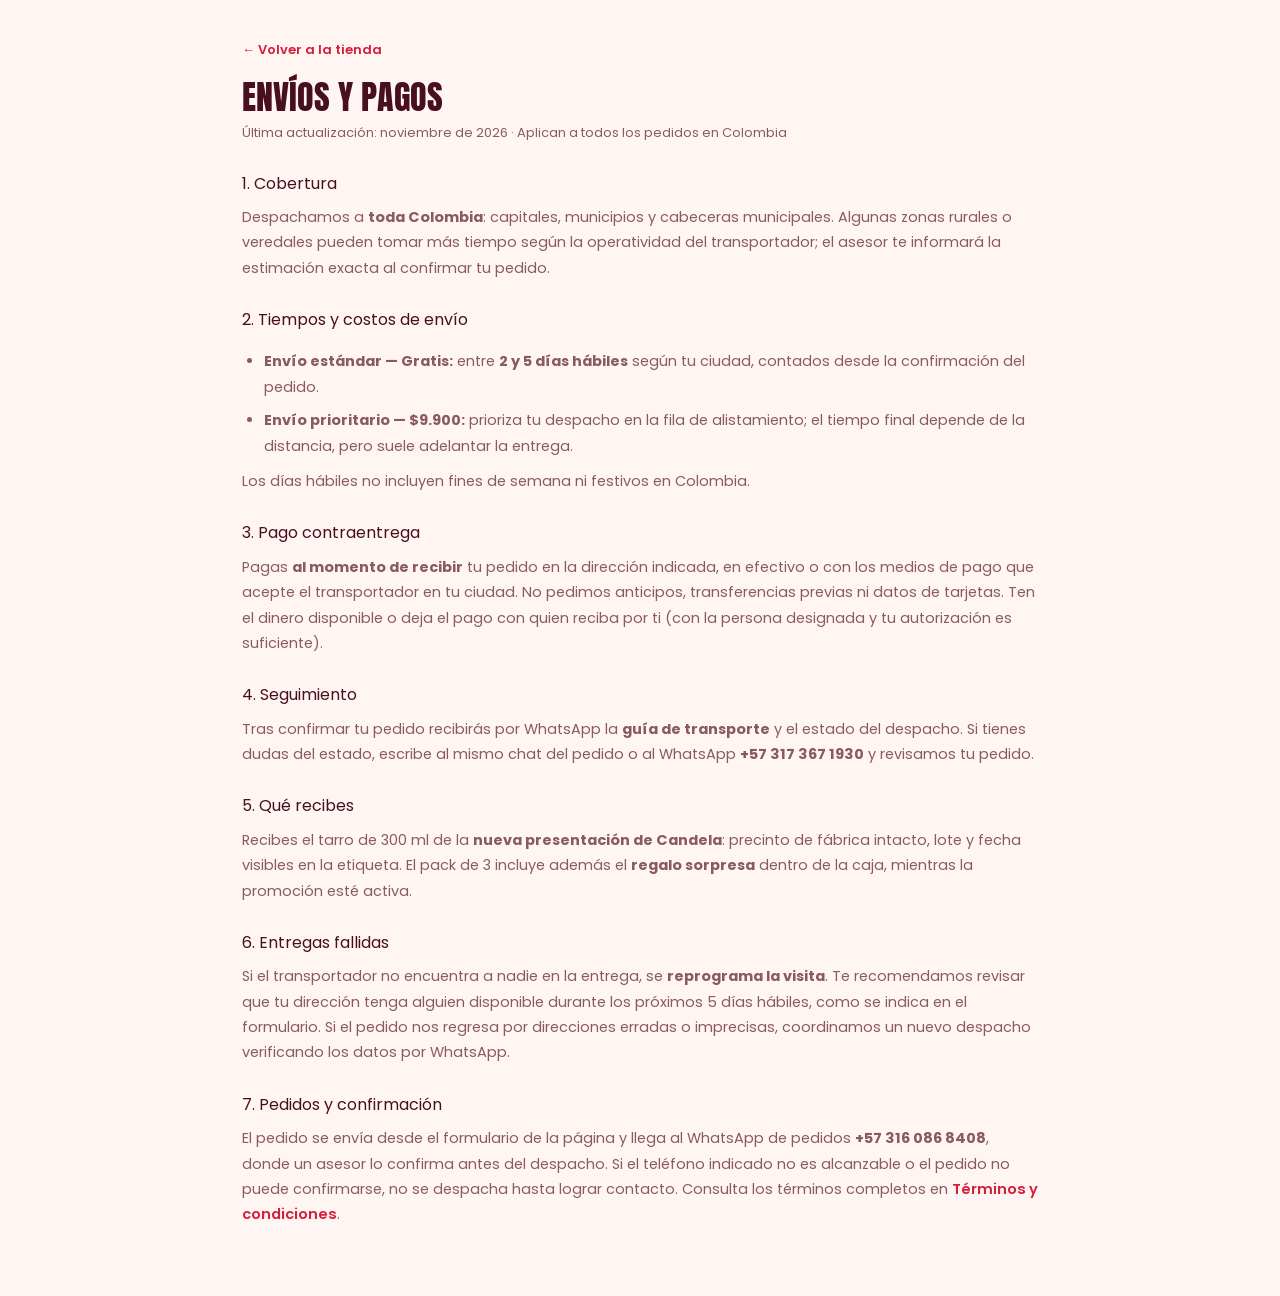
==== envios.html @ bc893099 "WhatsApp dual: pedidos del formulario a +57 316 086 8408 y atencion/PQRS/reclamos con asesor humano " ====
<!DOCTYPE html>
<html lang="es-CO">
<head>
<meta charset="UTF-8">
<meta name="viewport" content="width=device-width, initial-scale=1">
<title>Envíos y pagos · IKI Colombia</title>
<meta name="description" content="Política de envíos y pagos de IKI: envío gratis a toda Colombia en 2 a 5 días hábiles, envío prioritario por $9.900 y pago contraentrega en la puerta de tu casa.">
<link rel="canonical" href="https://ikib2c.github.io/candela/envios.html">
<link rel="icon" type="image/svg+xml" href='data:image/svg+xml,<svg xmlns="http://www.w3.org/2000/svg" viewBox="0 0 24 24"><path fill="%23D31E3C" d="M12 2c1 4-3 5-3 9a3 3 0 0 0 6 0c0-2-1-3-1-3 3 1 5 3.5 5 7a7 7 0 0 1-14 0c0-6 6-8 7-13z"/></svg>'>
<link href="https://fonts.googleapis.com/css2?family=Anton&family=Poppins:wght@400;500;600;700&family=Caveat:wght@600&display=swap" rel="stylesheet">
<link rel="stylesheet" href="assets/css/style.css">
</head>
<body>
<main class="legal-pag">
  <a class="legal-volver" href="index.html">← Volver a la tienda</a>
  <h1>Envíos y pagos</h1>
  <p class="legal-fecha">Última actualización: noviembre de 2026 · Aplican a todos los pedidos en Colombia</p>

  <h2>1. Cobertura</h2>
  <p>Despachamos a <b>toda Colombia</b>: capitales, municipios y cabeceras municipales. Algunas zonas rurales o veredales pueden tomar más tiempo según la operatividad del transportador; el asesor te informará la estimación exacta al confirmar tu pedido.</p>

  <h2>2. Tiempos y costos de envío</h2>
  <ul>
    <li><b>Envío estándar — Gratis:</b> entre <b>2 y 5 días hábiles</b> según tu ciudad, contados desde la confirmación del pedido.</li>
    <li><b>Envío prioritario — $9.900:</b> prioriza tu despacho en la fila de alistamiento; el tiempo final depende de la distancia, pero suele adelantar la entrega.</li>
  </ul>
  <p>Los días hábiles no incluyen fines de semana ni festivos en Colombia.</p>

  <h2>3. Pago contraentrega</h2>
  <p>Pagas <b>al momento de recibir</b> tu pedido en la dirección indicada, en efectivo o con los medios de pago que acepte el transportador en tu ciudad. No pedimos anticipos, transferencias previas ni datos de tarjetas. Ten el dinero disponible o deja el pago con quien reciba por ti (con la persona designada y tu autorización es suficiente).</p>

  <h2>4. Seguimiento</h2>
  <p>Tras confirmar tu pedido recibirás por WhatsApp la <b>guía de transporte</b> y el estado del despacho. Si tienes dudas del estado, escribe al mismo chat del pedido o al WhatsApp <b>+57 317 367 1930</b> y revisamos tu pedido.</p>

  <h2>5. Qué recibes</h2>
  <p>Recibes el tarro de 300 ml de la <b>nueva presentación de Candela</b>: precinto de fábrica intacto, lote y fecha visibles en la etiqueta. El pack de 3 incluye además el <b>regalo sorpresa</b> dentro de la caja, mientras la promoción esté activa.</p>

  <h2>6. Entregas fallidas</h2>
  <p>Si el transportador no encuentra a nadie en la entrega, se <b>reprograma la visita</b>. Te recomendamos revisar que tu dirección tenga alguien disponible durante los próximos 5 días hábiles, como se indica en el formulario. Si el pedido nos regresa por direcciones erradas o imprecisas, coordinamos un nuevo despacho verificando los datos por WhatsApp.</p>

  <h2>7. Pedidos y confirmación</h2>
  <p>El pedido se envía desde el formulario de la página y llega al WhatsApp de pedidos <b>+57 316 086 8408</b>, donde un asesor lo confirma antes del despacho. Si el teléfono indicado no es alcanzable o el pedido no puede confirmarse, no se despacha hasta lograr contacto. Consulta los términos completos en <a href="terminos.html">Términos y condiciones</a>.</p>
</main>
</body>
</html>
---- assets/css/style.css ----
/* ============================================================
   CANDELA — Sistema de diseño de la landing
   Paleta: rojo candela, rosa pimienta, niebla rosa, crema, vino, oro
   Tipografía: Anton (display) + Poppins (cuerpo) + Caveat (acentos)
   ============================================================ */

:root{
  --rojo:#D31E3C;
  --rojo-oscuro:#A3122B;
  --pimienta:#F2547D;
  --pimienta-claro:#FBD3DE;
  --crema:#FFF6F3;
  --crema-2:#FDEBEF;
  --vino:#48101F;
  --vino-soft:#8A5A64;
  --oro:#F2A93B;
  --exito:#1E9E6A;
  --blanco:#FFFFFF;

  --ff-display:"Anton", sans-serif;
  --ff-cuerpo:"Poppins", sans-serif;
  --ff-mano:"Caveat", cursive;

  --r-sm:10px;
  --r-md:18px;
  --r-lg:26px;
  --r-pill:999px;
  --sombra:0 10px 30px rgba(72,16,31,.10);
  --sombra-fuerte:0 18px 50px rgba(72,16,31,.18);
}

*,*::before,*::after{box-sizing:border-box}
html{scroll-behavior:smooth}
body{
  margin:0;
  background:var(--crema);
  color:var(--vino);
  font:400 16px/1.65 var(--ff-cuerpo);
  -webkit-font-smoothing:antialiased;
  overflow-x:hidden;
}
img{max-width:100%;display:block;height:auto}
a{color:inherit;text-decoration:none}
button{font-family:inherit;border:0;background:none;cursor:pointer;color:inherit}
input,select,textarea{font-family:inherit;font-size:inherit}
h1,h2,h3,h4{margin:0;line-height:1.1}
p{margin:0}
.wrap{max-width:1180px;margin:0 auto;padding:0 24px}
.center{text-align:center}

/* ============ Marquee superior ============ */
.barra-top{background:var(--vino);color:#FFD9E2;overflow:hidden;padding:10px 0;contain:paint}
.barra-top .pista{display:flex;white-space:nowrap;animation:desfile 30s linear infinite}
.barra-top span{font-size:12px;font-weight:600;letter-spacing:.18em;text-transform:uppercase;padding:0 22px;display:inline-flex;align-items:center;gap:22px}
.barra-top .sep{color:var(--oro);font-size:9px}
@keyframes desfile{to{transform:translateX(-50%)}}

/* ============ Header ============ */
header{position:sticky;top:0;z-index:80;background:rgba(255,246,243,.92);backdrop-filter:blur(12px);border-bottom:1px solid rgba(72,16,31,.08)}
.hd{display:flex;align-items:center;justify-content:space-between;gap:16px;padding:14px 24px;max-width:1180px;margin:0 auto}
.logo{display:flex;align-items:center;gap:10px}
.logo svg{width:30px;height:30px}
.logo b{font:400 26px/1 var(--ff-display);letter-spacing:.04em;color:var(--rojo);text-transform:uppercase}
.logo small{display:block;font:600 9px/1.2 var(--ff-cuerpo);letter-spacing:.3em;text-transform:uppercase;color:var(--vino-soft)}
.hd-valor{display:flex;align-items:center;gap:10px}
.estrellas{color:var(--oro);font-size:15px;letter-spacing:2px}
.hd-valor small{font-size:12px;color:var(--vino-soft);font-weight:500}

/* ============ Botones ============ */
.btn{
  display:inline-flex;align-items:center;justify-content:center;gap:10px;
  background:var(--rojo);color:#fff;border-radius:var(--r-pill);
  font:700 15px var(--ff-cuerpo);letter-spacing:.02em;
  padding:18px 34px;box-shadow:0 10px 24px rgba(211,30,60,.35);
  transition:transform .2s,box-shadow .2s,background .2s;cursor:pointer
}
.btn:hover{background:var(--rojo-oscuro);transform:translateY(-2px);box-shadow:0 14px 30px rgba(211,30,60,.42)}
.btn.secundario{background:transparent;color:var(--vino);box-shadow:none;border:2px solid rgba(72,16,31,.18)}
.btn.secundario:hover{border-color:var(--vino);background:rgba(72,16,31,.05)}
.btn.blanco{background:#fff;color:var(--rojo);box-shadow:0 10px 24px rgba(72,16,31,.25)}
.btn.blanco:hover{background:var(--crema-2)}
.btn.fino{padding:13px 26px;font-size:14px;height:48px;display:inline-flex;align-items:center}
.btn:not(.secundario) .flecha{transition:transform .2s}
.btn:hover .flecha{transform:translateX(4px)}

/* ============ Héroe ============ */
.hero{position:relative;padding:64px 0 40px;overflow:hidden}
.hero-fondo{position:absolute;inset:0;z-index:-1}
.hero-fondo .blob{position:absolute;border-radius:50%;filter:blur(70px);opacity:.5}
.hero-fondo .b1{width:560px;height:560px;background:var(--pimienta-claro);top:-180px;right:-120px}
.hero-fondo .b2{width:420px;height:420px;background:#FFE3D0;bottom:-160px;left:-140px}
.hero-grid{display:grid;grid-template-columns:1.05fr .95fr;gap:48px;align-items:center}
.chip{display:inline-flex;align-items:center;gap:8px;background:#fff;border:1px solid var(--pimienta-claro);color:var(--rojo);border-radius:var(--r-pill);padding:8px 16px;font:600 12px var(--ff-cuerpo);letter-spacing:.14em;text-transform:uppercase;box-shadow:var(--sombra)}
.hero h1{font:400 clamp(44px,6vw,76px)/1 var(--ff-display);text-transform:uppercase;letter-spacing:.01em;margin:18px 0 4px;color:var(--vino)}
.hero h1 em{font-style:normal;color:var(--rojo);position:relative}
.hero h1 .mano{font:600 clamp(30px,3.4vw,44px)/1 var(--ff-mano);text-transform:none;color:var(--pimienta);display:inline-block;transform:rotate(-3deg);margin-left:8px}
.hero .bajada{font-size:17px;color:var(--vino-soft);max-width:520px;margin:18px 0 22px;line-height:1.7}
.hero-beneficios{list-style:none;margin:0 0 26px;padding:0;display:grid;gap:10px}
.hero-beneficios li{display:flex;gap:10px;align-items:flex-start;font-weight:500;font-size:15px}
.hero-beneficios .chk{flex:none;width:22px;height:22px;border-radius:50%;background:rgba(30,158,106,.12);color:var(--exito);display:grid;place-items:center;font-size:12px;font-weight:700;margin-top:2px}
.hero-precio{display:flex;align-items:center;gap:14px;flex-wrap:wrap;margin:0 0 22px}
.hero-precio .antes{font-size:15px;color:var(--vino-soft);text-decoration:line-through}
.hero-precio .ahora{font:400 38px/1 var(--ff-display);color:var(--rojo)}
.hero-precio .unidad{background:var(--pimienta-claro);color:var(--rojo-oscuro);border-radius:var(--r-pill);padding:6px 14px;font:600 12.5px var(--ff-cuerpo)}
.hero-ctas{display:flex;gap:14px;flex-wrap:wrap}
.hero-confianza{display:flex;gap:18px;flex-wrap:wrap;margin-top:22px}
.hero-confianza span{display:inline-flex;align-items:center;gap:8px;font-size:13px;font-weight:600;color:var(--vino-soft)}
.hero-confianza svg{width:18px;height:18px;stroke:var(--rojo)}

.hero-media{position:relative}
.hero-foto{border-radius:var(--r-lg);overflow:hidden;box-shadow:var(--sombra-fuerte);border:8px solid #fff;transform:rotate(2deg);background:var(--crema-2)}
.hero-foto img{width:100%;aspect-ratio:1/1;object-fit:contain;filter:drop-shadow(0 16px 26px rgba(72,16,31,.16))}
.sticker{position:absolute;font:400 20px/1.1 var(--ff-display);text-transform:uppercase;letter-spacing:.05em;display:grid;place-items:center;text-align:center;border-radius:50%;box-shadow:var(--sombra-fuerte);overflow:hidden}
.sticker.regalo{width:116px;height:116px;background:var(--oro);color:var(--vino);top:-24px;left:-14px;transform:rotate(-12deg);padding:10px;font-size:14px;line-height:1.3}
.sticker.descuento{width:112px;height:112px;background:var(--rojo);color:#fff;bottom:22px;right:-8px;transform:rotate(8deg);padding:8px}
.sticker.descuento span{display:grid;gap:2px;justify-items:center;font-size:11.5px;letter-spacing:.14em;line-height:1.1}
.sticker.descuento b{display:block;font-size:30px;line-height:1;letter-spacing:.02em}
.hero-miniaturas{display:flex;gap:12px;margin-top:18px;justify-content:center}
.hero-miniaturas img{width:72px;height:72px;object-fit:contain;background:#fff;border-radius:14px;border:3px solid #fff;box-shadow:var(--sombra);cursor:pointer;opacity:.75;transition:.2s}
.hero-miniaturas img:hover,.hero-miniaturas img.on{opacity:1;border-color:var(--pimienta)}
.hero-miniaturas img.on{transform:translateY(-3px);box-shadow:0 10px 22px rgba(211,30,60,.22)}
.hero-cap{display:block;max-width:max-content;margin:16px auto 0;background:#fff;border:1.5px dashed var(--pimienta-claro);border-radius:var(--r-pill);padding:9px 18px;font-weight:600;font-size:13.5px;color:var(--vino-soft);box-shadow:var(--sombra)}
.hero-cap.pop{animation:cap-pop .35s ease}
@keyframes cap-pop{from{transform:scale(.94);opacity:.35}to{transform:scale(1);opacity:1}}
.hero-nota{display:block;text-align:center;margin-top:12px;font-size:11.5px;letter-spacing:.06em;color:var(--vino-soft)}
.sticker.regalo small{font:700 9px var(--ff-cuerpo);letter-spacing:.14em;text-transform:uppercase;margin-top:4px;opacity:.9}
.sticker.regalo{animation:regalo-vive 2.8s ease-in-out infinite}
@keyframes regalo-vive{0%,100%{transform:rotate(-12deg) scale(1)}50%{transform:rotate(-12deg) scale(1.07)}}
.sticker.descuento i{font:700 9.5px var(--ff-cuerpo);font-style:normal;letter-spacing:.08em}
.hero-foto{box-shadow:var(--sombra-fuerte),0 0 0 12px rgba(242,84,125,.07),0 34px 70px rgba(211,30,60,.14)}
@media (prefers-reduced-motion:reduce){.sticker.regalo{animation:none}.hero-cap.pop{animation:none}}

/* ============ Barra de confianza ============ */
.confianza{background:var(--vino);color:#FFD9E2;padding:26px 0}
.confianza .wrap{display:grid;grid-template-columns:repeat(4,1fr);gap:18px}
.confianza div{display:flex;align-items:center;gap:12px;justify-content:center;text-align:left;min-width:0}
.confianza svg{width:30px;height:30px;stroke:var(--oro);flex:none}
.confianza b{display:block;font-size:13.5px;color:#fff}
.confianza small{font-size:11.5px;opacity:.75}

/* ============ Secciones ============ */
section{padding:84px 0}
.eyebrow{display:inline-flex;align-items:center;gap:10px;font:700 11px var(--ff-cuerpo);letter-spacing:.26em;text-transform:uppercase;color:var(--rojo);margin-bottom:14px}
.eyebrow::before{content:"";width:26px;height:2px;background:var(--rojo);border-radius:2px}
.h2{font:400 clamp(30px,4vw,50px)/1.08 var(--ff-display);text-transform:uppercase;letter-spacing:.01em}
.h2 em{font-style:normal;color:var(--rojo)}
.sub{color:var(--vino-soft);max-width:640px;margin-top:14px;font-size:16px;line-height:1.75}
.centrado{text-align:center}
.centrado .sub{margin-left:auto;margin-right:auto}
.centrado .eyebrow{justify-content:center}
.centrado .eyebrow::before{display:none}
.centrado .eyebrow::after{content:"✦";color:var(--oro)}

/* ============ Dolor → transformación ============ */
.dolor-grid{display:grid;grid-template-columns:1fr 1fr;gap:26px;margin-top:44px}
.dolor-card,.tras-card{border-radius:var(--r-lg);padding:34px 32px}
.dolor-card{background:#fff;border:1px solid rgba(72,16,31,.08)}
.tras-card{background:var(--vino);color:#fff}
.dolor-card h3,.tras-card h3{font:400 24px/1.2 var(--ff-display);text-transform:uppercase;margin-bottom:18px}
.dolor-card h3{color:var(--vino-soft)}
.tras-card h3{color:var(--oro)}
.dolor-card ul,.tras-card ul{list-style:none;margin:0;padding:0;display:grid;gap:12px}
.dolor-card li{display:flex;gap:10px;color:var(--vino-soft);font-size:15px}
.tras-card li{display:flex;gap:10px;font-size:15px;color:#FFE3EA}
.dolor-card li::before,.tras-card li::before{content:"✕";font-weight:700;flex:none;margin-top:1px}
.dolor-card li::before{color:var(--pimienta)}
.tras-card li::before{content:"✓";color:var(--exito)}
.tras-card .mano{font:600 26px var(--ff-mano);color:var(--pimienta-claro);display:block;margin-top:20px;transform:rotate(-2deg)}

/* ============ Antes / Después (foto real) ============ */
.ad-figure{max-width:540px;margin:44px auto 0;background:#fff;border:8px solid #fff;border-radius:var(--r-lg);box-shadow:var(--sombra-fuerte);transform:rotate(-1deg)}
.ad-figure img{width:100%;height:auto;border-radius:18px}
.ad-nota{text-align:center;color:var(--vino-soft);font-size:12.5px;margin-top:14px;padding:0 8px}

/* ============ Historias reales (cuadrícula uniforme 9:16) ============ */
.historias{background:var(--crema-2)}
.galeria-historias{display:grid;grid-template-columns:repeat(3,1fr);gap:20px;margin-top:44px}
.galeria-historias figure{margin:0;background:#fff;border:1px solid rgba(72,16,31,.07);border-radius:22px;padding:10px;box-shadow:var(--sombra)}
.galeria-historias img{width:100%;aspect-ratio:9/16;object-fit:cover;border-radius:14px;display:block;transition:transform .3s}
.galeria-historias figure:hover img{transform:scale(1.02)}

/* ============ 5 soluciones ============ */
.soluciones{background:var(--crema-2)}
.sol-grid{display:grid;grid-template-columns:repeat(3,1fr);gap:22px;margin-top:44px}
.sol-card{background:#fff;border-radius:var(--r-md);padding:28px 24px;border:1px solid rgba(72,16,31,.07);transition:transform .25s,box-shadow .25s}
.sol-card:hover{transform:translateY(-5px);box-shadow:var(--sombra)}
.sol-card .icono{width:52px;height:52px;border-radius:16px;background:var(--pimienta-claro);display:grid;place-items:center;margin-bottom:16px}
.sol-card .icono svg{width:26px;height:26px;stroke:var(--rojo)}
.sol-card h4{font:400 19px/1.2 var(--ff-display);text-transform:uppercase;margin-bottom:8px}
.sol-card p{font-size:13.5px;color:var(--vino-soft);line-height:1.65}

/* ============ Pimienta Rosa + ingredientes ============ */
.pimienta-grid{display:grid;grid-template-columns:.9fr 1.1fr;gap:56px;align-items:center;margin-top:44px}
.pimienta-foto{position:relative}
.pimienta-foto .marco{border-radius:var(--r-lg);overflow:hidden;border:8px solid #fff;box-shadow:var(--sombra-fuerte);transform:rotate(-2deg)}
.pimienta-foto img{aspect-ratio:1;object-fit:cover;width:100%}
.pimienta-foto .calor{position:absolute;bottom:-16px;right:-10px;background:var(--rojo);color:#fff;border-radius:var(--r-md);padding:14px 20px;font:400 15px/1.3 var(--ff-display);text-transform:uppercase;box-shadow:var(--sombra-fuerte);transform:rotate(3deg)}
.ing-grid{display:grid;grid-template-columns:1fr 1fr;gap:18px;margin-top:30px}
.ing-card{background:#fff;border-radius:var(--r-md);padding:22px;border:1px solid rgba(72,16,31,.07)}
.ing-card b{display:block;font-size:14.5px;color:var(--rojo);margin-bottom:6px}
.ing-card p{font-size:13px;color:var(--vino-soft);line-height:1.6}

/* ============ Video ============ */
.video-sec{background:var(--vino);color:#fff}
.video-sec .eyebrow{color:var(--pimienta-claro)}
.video-sec .h2{color:#fff}
.video-sec .h2 em{color:var(--oro)}
.video-sec .sub{color:#F6C6D3}
.video-marco{max-width:min(760px, calc(70vh * .5625));margin:44px auto 0;border-radius:var(--r-lg);overflow:hidden;box-shadow:var(--sombra-fuerte);border:6px solid rgba(255,255,255,.14);position:relative}
.video-marco video{width:100%;display:block;aspect-ratio:9/16;max-height:70vh;object-fit:cover;background:#000}
.video-nota{font:600 24px var(--ff-mano);color:var(--pimienta-claro);text-align:center;margin-top:18px;transform:rotate(-2deg)}

/* ============ Modo de uso ============ */
.pasos{display:grid;grid-template-columns:repeat(3,1fr);gap:22px;margin-top:44px}
.paso{background:#fff;border-radius:var(--r-md);padding:30px 26px;border:1px solid rgba(72,16,31,.07);position:relative}
.paso .num{width:46px;height:46px;border-radius:50%;background:var(--rojo);color:#fff;font:400 20px var(--ff-display);display:grid;place-items:center;margin-bottom:16px;box-shadow:0 8px 18px rgba(211,30,60,.3)}
.paso h4{font:400 19px var(--ff-display);text-transform:uppercase;margin-bottom:8px}
.paso p{font-size:13.5px;color:var(--vino-soft);line-height:1.65}
.tips{margin-top:30px;background:var(--crema-2);border:1px dashed var(--pimienta);border-radius:var(--r-md);padding:24px 28px;display:grid;grid-template-columns:1fr 1fr;gap:12px 28px}
.tips span{display:flex;gap:10px;font-size:14px;font-weight:500}
.tips span::before{content:"✓";color:var(--exito);font-weight:700}

/* ============ Estadísticas ============ */
.stats{background:var(--crema-2)}
.stats-grid{display:grid;grid-template-columns:repeat(4,1fr);gap:22px;margin-top:44px}
.stat{background:#fff;border-radius:var(--r-md);padding:30px 20px;text-align:center;border:1px solid rgba(72,16,31,.07)}
.stat b{font:400 52px/1 var(--ff-display);color:var(--rojo);display:block}
.stat b sup{font-size:22px;color:var(--pimienta)}
.stat p{font-size:13.5px;color:var(--vino-soft);margin-top:10px;line-height:1.5}
.stats-nota{text-align:center;font-size:12px;color:var(--vino-soft);margin-top:20px}

/* ============ Testimonios ============ */
.testi-grid{display:grid;grid-template-columns:repeat(3,1fr);gap:22px;margin-top:44px}
.testi{background:#fff;border-radius:var(--r-md);padding:26px;border:1px solid rgba(72,16,31,.07);display:flex;flex-direction:column;gap:12px}
.testi .cab{display:flex;align-items:center;gap:12px}
.testi .avatar{width:44px;height:44px;border-radius:50%;background:var(--pimienta-claro);color:var(--rojo-oscuro);font:700 16px var(--ff-cuerpo);display:grid;place-items:center;flex:none}
.testi .cab b{display:block;font-size:14px}
.testi .cab small{display:inline-flex;align-items:center;gap:5px;font-size:11.5px;color:var(--exito);font-weight:600}
.testi .cab small svg{width:13px;height:13px;stroke:var(--exito)}
.testi p{font-size:14px;color:var(--vino-soft);line-height:1.7}

/* ============ Oferta / bundles ============ */
.oferta{background:linear-gradient(180deg,var(--crema) 0%,var(--crema-2) 100%)}
.bundles{display:grid;grid-template-columns:repeat(3,1fr);gap:22px;margin-top:44px;align-items:stretch}
.bundle{position:relative;background:#fff;border:2px solid rgba(72,16,31,.10);border-radius:var(--r-lg);padding:30px 26px 26px;cursor:pointer;transition:border-color .25s,transform .25s,box-shadow .25s;display:flex;flex-direction:column}
.bundle:hover{transform:translateY(-4px);box-shadow:var(--sombra)}
.bundle.sel{border-color:var(--rojo);box-shadow:0 16px 40px rgba(211,30,60,.18)}
.bundle .cinta{position:absolute;top:-14px;left:50%;transform:translateX(-50%);background:var(--rojo);color:#fff;font:700 11px var(--ff-cuerpo);letter-spacing:.14em;text-transform:uppercase;padding:7px 18px;border-radius:var(--r-pill);white-space:nowrap;box-shadow:var(--sombra)}
.bundle .cinta.oro{background:var(--oro);color:var(--vino)}
.bundle .cinta.suave{background:#fff;color:var(--vino-soft);border:1px solid rgba(72,16,31,.15);box-shadow:0 4px 10px rgba(72,16,31,.08)}
.bundle .cant{font:400 34px/1 var(--ff-display);text-transform:uppercase}
.bundle .cant small{display:block;font:600 12px var(--ff-cuerpo);letter-spacing:.18em;color:var(--vino-soft);text-transform:uppercase;margin-top:6px}
.bundle .precio{margin:18px 0 4px;display:flex;align-items:baseline;gap:10px;flex-wrap:wrap}
.bundle .precio b{font:400 40px/1 var(--ff-display);color:var(--rojo)}
.bundle .precio s{color:var(--vino-soft);font-size:14px}
.bundle .unit{font-size:12.5px;color:var(--vino-soft);font-weight:500}
.bundle .ahorro{display:inline-flex;align-items:center;gap:6px;background:rgba(30,158,106,.1);color:var(--exito);font:700 12px var(--ff-cuerpo);padding:6px 12px;border-radius:var(--r-pill);margin:12px 0;align-self:flex-start}
.bundle .regalo{display:inline-flex;align-items:center;gap:6px;background:#FFF3DC;color:#9A6A10;font:700 12px var(--ff-cuerpo);padding:6px 12px;border-radius:var(--r-pill);margin-bottom:12px;align-self:flex-start}
.bundle .radio{margin-top:auto;display:flex;align-items:center;gap:10px;font-weight:600;font-size:14px;padding-top:16px;border-top:1px dashed rgba(72,16,31,.15)}
.bundle .radio .punto{width:22px;height:22px;border-radius:50%;border:2px solid rgba(72,16,31,.25);display:grid;place-items:center;flex:none}
.bundle.sel .radio .punto{border-color:var(--rojo)}
.bundle.sel .radio .punto::after{content:"";width:11px;height:11px;border-radius:50%;background:var(--rojo)}
.oferta-cta{margin-top:34px;display:grid;gap:10px;justify-items:center}
.oferta-cta small{font-size:12.5px;color:var(--vino-soft)}
.oferta-cta strong{font-size:15px}

/* ============ Formulario COD ============ */
.cod-sec{padding-top:40px}
.cod{max-width:640px;margin:44px auto 0;background:#fff;border-radius:var(--r-lg);box-shadow:var(--sombra-fuerte);overflow:hidden;border:1px solid rgba(72,16,31,.08)}
.cod-head{background:var(--vino);color:#fff;padding:24px 30px;display:flex;justify-content:space-between;align-items:center;gap:12px}
.cod-head h3{font:400 24px var(--ff-display);text-transform:uppercase;letter-spacing:.03em}
.cod-head p{font-size:12.5px;color:#F6C6D3;margin-top:4px}
.cod-body{padding:28px 30px}
.cod-resumen{display:flex;gap:14px;align-items:center;background:var(--crema-2);border-radius:var(--r-md);padding:14px 16px;margin-bottom:24px}
.cod-resumen img{width:58px;height:58px;border-radius:12px;object-fit:cover}
.cod-resumen .info{flex:1}
.cod-resumen b{font-size:14px;display:block}
.cod-resumen small{font-size:12px;color:var(--vino-soft)}
.cod-resumen .monto{font:400 22px var(--ff-display);color:var(--rojo)}
.cod-envio{display:grid;gap:8px;margin-bottom:24px}
.cod-envio label{display:flex;align-items:center;gap:12px;border:1.5px solid rgba(72,16,31,.12);border-radius:var(--r-sm);padding:12px 14px;cursor:pointer;font-size:13.5px;font-weight:500;transition:border-color .2s,background .2s}
.cod-envio label:has(input:checked){border-color:var(--rojo);background:rgba(211,30,60,.05)}
.cod-envio input{accent-color:var(--rojo)}
.cod-envio .pre{margin-left:auto;font-weight:700;font-size:13px}
.cod-campos{display:grid;gap:16px}
.fila{display:grid;grid-template-columns:1fr 1fr;gap:16px}
.campo label{display:block;font:600 11px var(--ff-cuerpo);letter-spacing:.14em;text-transform:uppercase;color:var(--vino-soft);margin-bottom:7px}
.campo label .req{color:var(--rojo)}
.campo input,.campo select,.campo textarea{width:100%;border:1.5px solid rgba(72,16,31,.14);border-radius:var(--r-sm);background:transparent;padding:13px 14px;color:var(--vino);transition:border-color .2s}
.campo input:focus,.campo select:focus,.campo textarea:focus{outline:none;border-color:var(--rojo)}
.campo small{display:block;font-size:11.5px;color:var(--vino-soft);margin-top:5px}
.cod-totales{border-top:1px dashed rgba(72,16,31,.2);margin-top:24px;padding-top:18px;display:grid;gap:8px}
.cod-totales div{display:flex;justify-content:space-between;font-size:14px;color:var(--vino-soft)}
.cod-totales div span:last-child{font-weight:600;color:var(--vino)}
.cod-totales .tot-final{font-size:16px;font-weight:600;color:var(--vino)}
.cod-totales .tot-final span:last-child{font:400 26px var(--ff-display);color:var(--rojo)}
.cod-compromiso{font-size:12.5px;color:var(--vino-soft);margin-top:14px;display:flex;gap:9px;align-items:flex-start}
.cod-compromiso input{accent-color:var(--rojo);margin-top:3px}
.cod-enviar{width:100%;margin-top:18px}
.cod-aviso{text-align:center;font-size:12px;color:var(--vino-soft);margin-top:12px}

/* ============ FAQ ============ */
.faq{max-width:760px;margin:44px auto 0;display:grid;gap:14px}
.faq-item{background:#fff;border:1px solid rgba(72,16,31,.08);border-radius:var(--r-md);overflow:hidden}
.faq-q{width:100%;display:flex;justify-content:space-between;align-items:center;gap:16px;padding:20px 24px;font-weight:600;font-size:15px;text-align:left}
.faq-q .mas{flex:none;width:30px;height:30px;border-radius:50%;background:var(--crema-2);color:var(--rojo);display:grid;place-items:center;font-size:18px;font-weight:700;transition:transform .25s}
.faq-item.open .faq-q .mas{transform:rotate(45deg);background:var(--rojo);color:#fff}
.faq-a{max-height:0;overflow:hidden;transition:max-height .35s ease}
.faq-a p{padding:0 24px 22px;font-size:14px;color:var(--vino-soft);line-height:1.75}

/* ============ CTA final ============ */
.final{background:var(--rojo);color:#fff;text-align:center;position:relative;overflow:hidden}
.final .h2{color:#fff}
.final .sub{color:#FFD9E2;margin-left:auto;margin-right:auto}
.final .mano{font:600 30px var(--ff-mano);color:#FFE3B0;display:block;margin-top:14px;transform:rotate(-2deg)}
.final .btn{background:#fff;color:var(--rojo);margin-top:26px;box-shadow:0 14px 34px rgba(0,0,0,.22)}
.final .btn:hover{background:var(--crema-2)}
.final-confianza{display:flex;justify-content:center;gap:24px;flex-wrap:wrap;margin-top:24px}
.final-confianza span{font-size:13px;font-weight:600;display:inline-flex;gap:8px;align-items:center;opacity:.95}

/* ============ Footer ============ */
footer{background:var(--vino);color:#E9B7C4;padding:44px 0 30px;font-size:13px}
footer .wrap{display:grid;gap:14px;justify-items:center;text-align:center}
footer .logo b{color:#fff}
footer .logo small{color:#E9B7C4}
footer .legal{max-width:720px;opacity:.75;line-height:1.7;font-size:11.5px}
.footer-legal{display:flex;flex-wrap:wrap;gap:8px 22px;justify-content:center;align-items:center}
.footer-legal a{color:#F6C6D3;font-size:13px;font-weight:600;text-decoration:none}
.footer-legal a:hover{text-decoration:underline;color:#fff}
footer .copy{opacity:.6;font-size:11.5px}

/* ============ Barra sticky móvil ============ */
.sticky-movil{position:fixed;left:0;right:0;bottom:0;z-index:90;background:#fff;box-shadow:0 -8px 30px rgba(72,16,31,.16);padding:12px 18px;display:none;align-items:center;gap:14px}
.sticky-movil .pre{line-height:1.25}
.sticky-movil .pre small{display:block;font-size:10.5px;color:var(--vino-soft);font-weight:600;letter-spacing:.06em}
.sticky-movil .pre b{font:400 20px var(--ff-display);color:var(--rojo)}
.sticky-movil .btn{flex:1;padding:14px 10px;font-size:13.5px}

/* ============ Aparición al scroll ============ */
.reveal{opacity:0;transform:translateY(26px);transition:opacity .7s ease,transform .7s ease}
.reveal.vis{opacity:1;transform:none}

/* ============ Responsive ============ */
@media(max-width:1020px){
  .hero-grid{grid-template-columns:1fr;gap:40px}
  .hero-media{max-width:440px;margin:0 auto}
  .confianza .wrap{grid-template-columns:repeat(2,1fr)}
  .sol-grid,.testi-grid{grid-template-columns:1fr 1fr}
  .stats-grid{grid-template-columns:repeat(2,1fr)}
  .pimienta-grid{grid-template-columns:1fr;gap:44px}
  .pimienta-foto{max-width:420px;margin:0 auto}
}
@media(max-width:768px){
  section{padding:60px 0}
  .wrap{padding:0 20px}
  .dolor-grid,.tips{grid-template-columns:1fr}
  .sol-grid,.testi-grid,.pasos,.bundles{grid-template-columns:1fr}
  .ing-grid{grid-template-columns:1fr}
  .fila{grid-template-columns:1fr}
  .hd-valor small{display:none}
  .sticky-movil{display:flex}
  body{padding-bottom:76px}
  .bundle.sel{transform:none}
  .sticker.regalo{width:92px;height:92px;font-size:11.5px;left:2px;top:-14px}
  .sticker.descuento{width:88px;height:88px;right:0;bottom:12px}
  .sticker.descuento b{font-size:23px}
  .sticker.descuento span{font-size:9.5px}
  .galeria-historias{grid-template-columns:1fr;gap:14px;max-width:420px;margin-left:auto;margin-right:auto}
  .galeria-historias figure{border-radius:16px;padding:7px}
  .video-marco{max-width:calc(60vh * .5625)}
  .creativos{padding:24px 18px 16px}
  .creativos-img{border-width:6px;border-radius:16px}
}


/* ============ Nueva presentación (pieza de campaña) ============ */
.creativos{margin-top:46px;background:#fff;border:1px solid rgba(72,16,31,.08);border-radius:var(--r-lg);padding:34px 30px 24px;box-shadow:var(--sombra)}
.creativos-h{font:400 22px var(--ff-display);text-transform:uppercase;color:var(--vino-soft);margin-top:8px}
.creativos-img{display:block;width:min(100%,640px);margin:24px auto 0;border:8px solid #fff;outline:1px solid rgba(72,16,31,.12);border-radius:22px;box-shadow:var(--sombra)}
.creativos-nota{text-align:center;color:var(--vino-soft);font-size:12.5px;margin-top:20px;line-height:1.6}
.creativos-nota b{color:var(--rojo)}

/* ============ Imagen de oferta en tarjetas de pack ============ */
.packshot{padding:0 0 14px}
.packshot img{width:100%;aspect-ratio:4/3;object-fit:cover;border-radius:16px;border:1px solid rgba(72,16,31,.08);transition:transform .35s}
.bundle.sel .packshot img{transform:scale(1.03)}

/* ============ Accesibilidad / movimiento ============ */
@media (prefers-reduced-motion:reduce){
  .barra-top .pista{animation:none}
  .reveal{transition:none;opacity:1;transform:none}
  .hero-foto img{animation:none}
}
.bundle:focus-visible{outline:3px solid var(--oro);outline-offset:3px}

/* ============ Sección Nueva presentación ============ */
.creativos-sec{padding:64px 0 8px}
.badges-presentacion{display:flex;gap:10px;justify-content:center;flex-wrap:wrap;margin-top:18px}
.badges-presentacion span{background:#fff;border:1px solid rgba(72,16,31,.12);border-radius:999px;padding:8px 16px;font-size:13px;font-weight:600;color:var(--vino-soft);box-shadow:0 4px 12px rgba(72,16,31,.06)}
.creativos .h2{margin-top:8px}

/* ============ Progreso del pedido ============ */
.pasos-pedido{display:flex;justify-content:space-between;gap:8px;margin:16px 0 4px}
.pp{flex:1;display:flex;align-items:center;gap:8px;font-size:12.5px;font-weight:600;color:var(--vino-soft);opacity:.5;transition:opacity .3s}
.pp i{display:flex;align-items:center;justify-content:center;width:26px;height:26px;border-radius:50%;background:rgba(72,16,31,.08);font-style:normal;font-weight:700;flex-shrink:0;transition:background .3s,color .3s}
.pp.done{opacity:1;color:var(--vino)}
.pp.done i{background:var(--exito);color:#fff}

/* ============ Toast ============ */
#toast{position:fixed;left:50%;bottom:86px;transform:translate(-50%,20px);background:var(--vino);color:#fff;font-size:13.5px;font-weight:600;padding:12px 20px;border-radius:999px;box-shadow:0 12px 30px rgba(72,16,31,.35);opacity:0;pointer-events:none;transition:all .35s;z-index:60;max-width:min(92vw,480px);text-align:center}
#toast.show{opacity:1;transform:translate(-50%,0)}

/* ============ Overlay de éxito ============ */
#exito{position:fixed;inset:0;background:rgba(72,16,31,.55);backdrop-filter:blur(4px);display:flex;align-items:center;justify-content:center;z-index:70;opacity:0;pointer-events:none;transition:opacity .3s}
#exito.show{opacity:1}
.exito-caja{background:#fff;border-radius:24px;padding:34px 40px;text-align:center;box-shadow:0 24px 60px rgba(72,16,31,.35);transform:scale(.9);transition:transform .3s}
#exito.show .exito-caja{transform:scale(1)}
.exito-caja b{display:block;font:400 24px var(--ff-display);text-transform:uppercase;color:var(--vino);margin-top:12px}
.exito-caja p{margin-top:6px;color:var(--vino-soft);font-size:14px}
.exito-check{display:inline-flex;align-items:center;justify-content:center;width:64px;height:64px;border-radius:50%;background:var(--exito);color:#fff;font-size:30px;font-weight:700;animation:pop .45s cubic-bezier(.34,1.56,.64,1)}

/* ============ Micro-interacciones (dopamina) ============ */
.btn{position:relative;overflow:hidden}
.btn::after{content:"";position:absolute;top:0;left:-80%;width:50%;height:100%;background:linear-gradient(100deg,transparent,rgba(255,255,255,.35),transparent);transform:skewX(-20deg);animation:brillo 3.4s ease-in-out infinite}
@keyframes brillo{0%,55%{left:-80%}75%{left:130%}100%{left:130%}}
.bundle.sel .punto{animation:pop .4s cubic-bezier(.34,1.56,.64,1)}
@keyframes pop{0%{transform:scale(.6)}60%{transform:scale(1.25)}100%{transform:scale(1)}}
.sticky-movil.flash{animation:rebote .5s ease}
@keyframes rebote{0%{transform:translateY(0)}30%{transform:translateY(-7px)}60%{transform:translateY(2px)}100%{transform:translateY(0)}}
@media (prefers-reduced-motion:reduce){
  .btn::after,.bundle.sel .punto,.exito-check{animation:none}
  .sticky-movil.flash{animation:none}
  .cod-enviar{animation:none}
  .hero-foto img,.bundle.sel{animation:none}
}

/* ============ Formulario COD: estética mejorada ============ */
.cod-head{background:linear-gradient(135deg,#8A1B30,var(--vino))}
.cod-body{padding:30px 32px}
.cod-resumen{border:1px solid rgba(211,30,60,.12);box-shadow:0 6px 16px rgba(72,16,31,.05)}
.cod-resumen img{box-shadow:0 6px 14px rgba(72,16,31,.18)}
.cod-envio label{padding:14px 16px;border-radius:12px;transition:border-color .2s,background .2s,box-shadow .2s}
.cod-envio label:hover{border-color:rgba(211,30,60,.35)}
.cod-envio label:has(input:checked){box-shadow:0 6px 16px rgba(211,30,60,.12)}
.campo input,.campo select,.campo textarea{background:#FDF9F8;padding:14px 15px;border-radius:12px}
.campo input:hover:not(:focus),.campo select:hover:not(:focus){border-color:rgba(211,30,60,.3)}
.campo input:focus,.campo select:focus,.campo textarea:focus{background:#fff;border-color:var(--rojo);box-shadow:0 0 0 4px rgba(211,30,60,.09)}
.cod-totales{border-top:none;background:var(--crema-2);border-radius:14px;padding:16px 18px}
.cod-compromiso{background:var(--crema-2);border:1px dashed rgba(211,30,60,.28);border-radius:12px;padding:12px 14px;margin-top:14px}
.cod-enviar{width:100%;margin-top:18px;background:linear-gradient(135deg,#E8324E,var(--rojo) 55%,#B3182F);box-shadow:0 14px 30px rgba(211,30,60,.35);font-size:16px;padding:18px;animation:latido 1.6s ease-in-out infinite;transform-origin:center}
@keyframes latido{0%,100%{transform:scale(1)}14%{transform:scale(1.045)}28%{transform:scale(1)}42%{transform:scale(1.03)}56%{transform:scale(1)}}

/* ============ CTA intermedios ============ */
.cta-mid{padding:10px 0 30px;text-align:center}
.cta-mid .mano{font-size:26px;color:var(--vino-soft);display:block;margin-bottom:14px}
.cta-mid .cta-nota{display:block;margin-top:12px;color:var(--vino-soft);font-size:12.5px}
.creativos-cta{display:block;width:fit-content;margin:16px auto 0}

/* ============ Páginas legales ============ */
.legal-pag{max-width:840px;margin:0 auto;padding:36px 22px 60px}
.legal-pag h1{font:400 34px/1.1 var(--ff-display);text-transform:uppercase;color:var(--vino);margin-bottom:6px}
.legal-pag .legal-fecha{color:var(--vino-soft);font-size:13px;margin-bottom:26px}
.legal-pag h2{font:700 18px var(--ff-text);color:var(--vino);margin:26px 0 8px}
.legal-pag p,.legal-pag li{color:var(--vino-soft);font-size:14.5px;line-height:1.75;margin-bottom:8px}
.legal-pag ul{padding-left:22px;margin-bottom:10px}
.legal-pag a{color:var(--rojo);font-weight:600}
.legal-volver{display:inline-block;margin-bottom:18px;color:var(--vino-soft);font-size:13px;text-decoration:none}
.legal-volver:hover{color:var(--rojo)}

/* ============ CRO nov 2026 ============ */
.hero-micro{display:block;margin-top:12px;font-size:13px;font-weight:600;color:var(--vino-soft);min-height:18px}
.prueba-compra{margin-top:14px;font-size:14px;color:var(--vino);font-weight:600;display:flex;flex-wrap:wrap;justify-content:center;align-items:center;gap:6px}
.prueba-compra .estrellas{font-size:16px}
.prueba-compra em{font-style:normal;font-weight:500;color:var(--vino-soft)}
.linea-tiempo{display:grid;grid-template-columns:repeat(3,1fr);gap:14px;max-width:980px;margin:26px auto 0}
.linea-tiempo .tl{background:#fff;border:1px solid rgba(72,16,31,.08);border-left:4px solid var(--rojo);border-radius:var(--r-md);padding:18px 20px;text-align:left}
.linea-tiempo .tl b{font:400 19px/1.1 var(--ff-display);text-transform:uppercase;letter-spacing:.03em;color:var(--rojo)}
.linea-tiempo .tl p{margin-top:6px;font-size:13.5px;line-height:1.6;color:var(--vino-soft)}
@media (max-width:760px){.linea-tiempo{grid-template-columns:1fr}}

/* ============ Flotación del tarro del héroe (ref: vc-product-float-tilt de Vexa) ============ */
.hero-foto img{animation:tarro-flota 4s ease-in-out infinite;will-change:transform}
@keyframes tarro-flota{0%,100%{transform:translateY(12px) rotate(-2deg)}50%{transform:translateY(-14px) rotate(1.5deg)}}

/* ============ Respiro del pack elegido (ref: vc-cro-offer-pulse de Vexa) ============ */
.bundle.sel{animation:glow-oferta 3.2s ease-in-out infinite}
@keyframes glow-oferta{0%,100%{box-shadow:0 16px 40px rgba(211,30,60,.18)}50%{box-shadow:0 18px 46px rgba(211,30,60,.34)}}

/* ============ Ficha del producto (patrón ficha técnica, ref Nevora nov 2026) ============ */
.ficha-grid{display:grid;grid-template-columns:repeat(2,minmax(0,1fr));gap:12px;margin-top:34px}
.ficha-row{background:#fff;border:1px solid rgba(72,16,31,.08);border-radius:var(--r-md);padding:16px 20px;box-shadow:0 4px 14px rgba(72,16,31,.04)}
.ficha-row b{display:block;font-size:11.5px;letter-spacing:.16em;text-transform:uppercase;color:var(--rojo);margin-bottom:7px}
.ficha-row p{font-size:14.5px;line-height:1.6;color:var(--vino)}
@media (max-width:768px){.ficha-grid{grid-template-columns:1fr}}
.ficha-row.decision{background:var(--crema-2);border-left:3px solid var(--oro);box-shadow:0 6px 18px rgba(242,169,59,.14)}

/* ============ Vuela a la oferta (fly-to-cart) ============ */
.vuela-cta img{cursor:pointer}
.vuela-cta{position:relative}
.vuela-cta::after{content:"🛍️ Toca para elegir tu pack";position:absolute;left:50%;bottom:14px;transform:translateX(-50%);background:var(--vino);color:#fff;font-size:12px;font-weight:600;padding:7px 14px;border-radius:999px;box-shadow:var(--sombra);pointer-events:none;opacity:.94}
.vuelo-clon{position:fixed;z-index:98;object-fit:cover;border-radius:14px;transition:transform .68s cubic-bezier(.32,.72,.35,1.18),opacity .68s ease-out}
@media (prefers-reduced-motion:reduce){.vuelo-clon{transition:none}.vuela-cta::after{display:none}}
@media(max-width:480px){
.confianza .wrap{gap:12px}
.confianza div{flex-direction:column;gap:6px}
.confianza div small{max-width:100%;overflow-wrap:break-word}
.confianza svg{width:22px;height:22px}
.confianza b{font-size:12.5px}
.confianza small{font-size:10.5px}
.hero-fondo .blob{filter:blur(46px)}
}
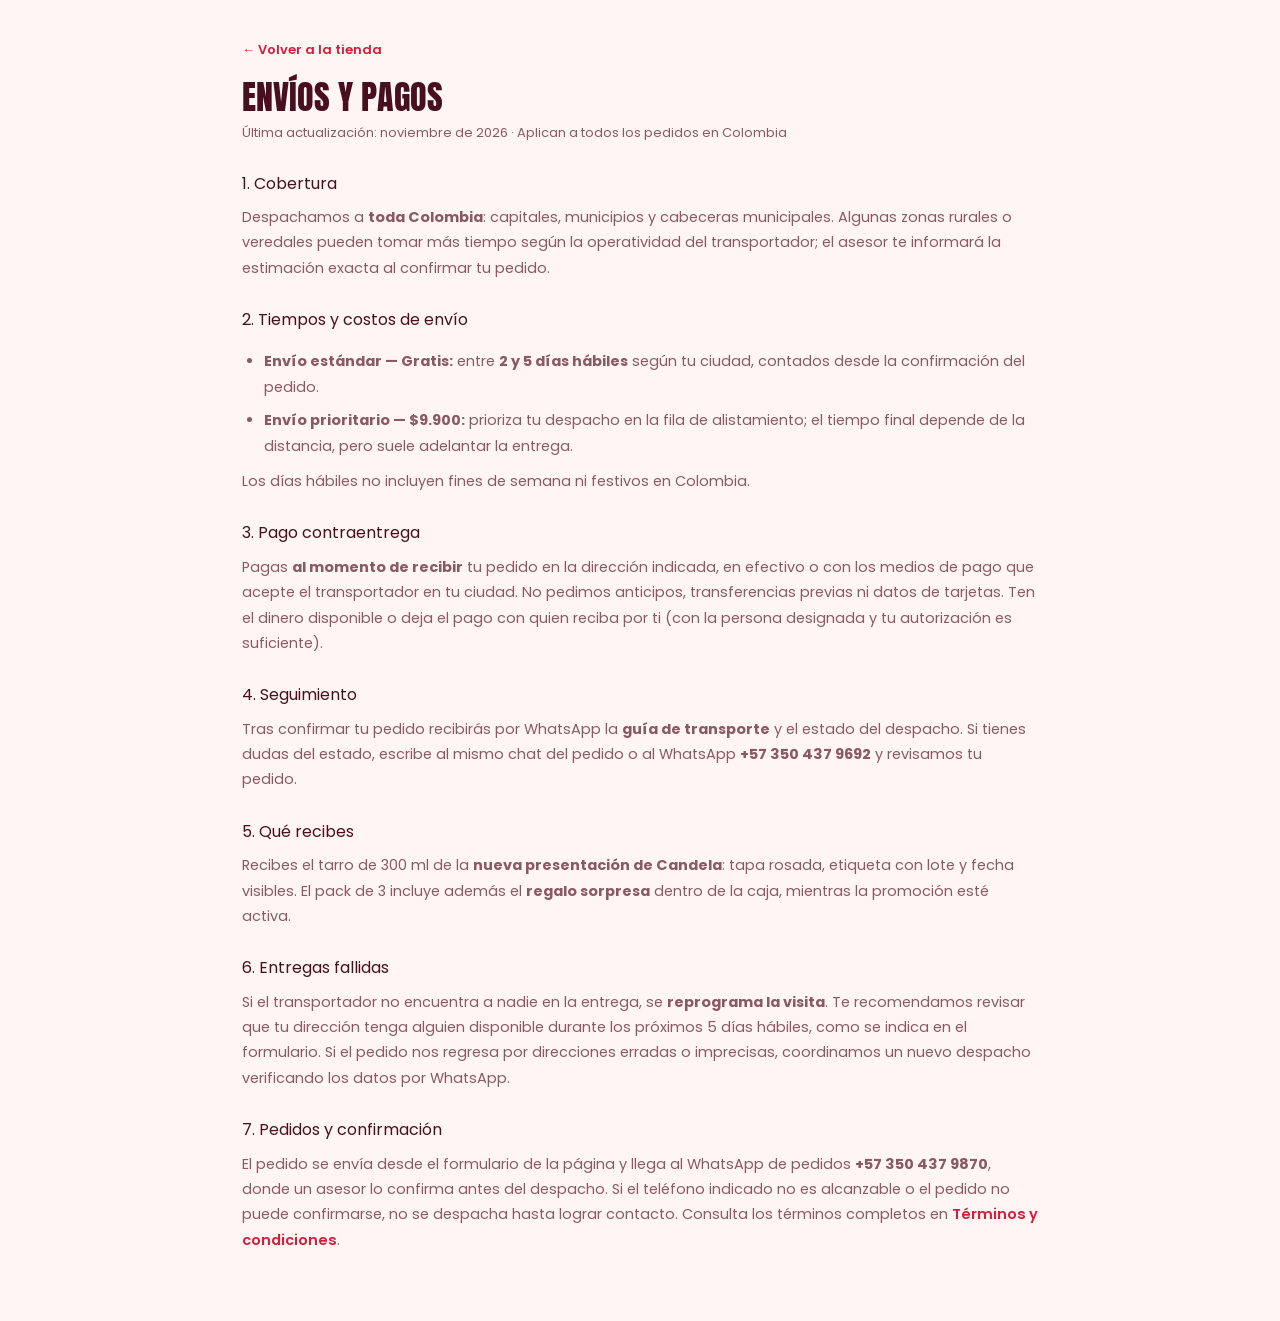
==== commit 39dbeba8: "Nueva presentacion 2026: tarro rosado con tapa fucsia (hero x3, packs 1/2/3, Dia 1 vs Dia 30, guia d" ====
--- a/envios.html
+++ b/envios.html
@@ -30,16 +30,16 @@
   <p>Pagas <b>al momento de recibir</b> tu pedido en la dirección indicada, en efectivo o con los medios de pago que acepte el transportador en tu ciudad. No pedimos anticipos, transferencias previas ni datos de tarjetas. Ten el dinero disponible o deja el pago con quien reciba por ti (con la persona designada y tu autorización es suficiente).</p>
 
   <h2>4. Seguimiento</h2>
-  <p>Tras confirmar tu pedido recibirás por WhatsApp la <b>guía de transporte</b> y el estado del despacho. Si tienes dudas del estado, escribe al mismo chat del pedido o al WhatsApp <b>+57 317 367 1930</b> y revisamos tu pedido.</p>
+  <p>Tras confirmar tu pedido recibirás por WhatsApp la <b>guía de transporte</b> y el estado del despacho. Si tienes dudas del estado, escribe al mismo chat del pedido o al WhatsApp <b>+57 350 437 9692</b> y revisamos tu pedido.</p>
 
   <h2>5. Qué recibes</h2>
-  <p>Recibes el tarro de 300 ml de la <b>nueva presentación de Candela</b>: precinto de fábrica intacto, lote y fecha visibles en la etiqueta. El pack de 3 incluye además el <b>regalo sorpresa</b> dentro de la caja, mientras la promoción esté activa.</p>
+  <p>Recibes el tarro de 300 ml de la <b>nueva presentación de Candela</b>: tapa rosada, etiqueta con lote y fecha visibles. El pack de 3 incluye además el <b>regalo sorpresa</b> dentro de la caja, mientras la promoción esté activa.</p>
 
   <h2>6. Entregas fallidas</h2>
   <p>Si el transportador no encuentra a nadie en la entrega, se <b>reprograma la visita</b>. Te recomendamos revisar que tu dirección tenga alguien disponible durante los próximos 5 días hábiles, como se indica en el formulario. Si el pedido nos regresa por direcciones erradas o imprecisas, coordinamos un nuevo despacho verificando los datos por WhatsApp.</p>
 
   <h2>7. Pedidos y confirmación</h2>
-  <p>El pedido se envía desde el formulario de la página y llega al WhatsApp de pedidos <b>+57 316 086 8408</b>, donde un asesor lo confirma antes del despacho. Si el teléfono indicado no es alcanzable o el pedido no puede confirmarse, no se despacha hasta lograr contacto. Consulta los términos completos en <a href="terminos.html">Términos y condiciones</a>.</p>
+  <p>El pedido se envía desde el formulario de la página y llega al WhatsApp de pedidos <b>+57 350 437 9870</b>, donde un asesor lo confirma antes del despacho. Si el teléfono indicado no es alcanzable o el pedido no puede confirmarse, no se despacha hasta lograr contacto. Consulta los términos completos en <a href="terminos.html">Términos y condiciones</a>.</p>
 </main>
 </body>
 </html>
--- a/assets/css/style.css
+++ b/assets/css/style.css
@@ -509,3 +509,9 @@
 .confianza small{font-size:10.5px}
 .hero-fondo .blob{filter:blur(46px)}
 }
+
+/* Validacion inline del formulario */
+.campo.campo-error input,.campo.campo-error select{border-color:var(--rojo)!important}
+.cod-compromiso.campo-error{border-color:var(--rojo)}
+.campo-err{display:block;font:600 11.5px var(--ff-cuerpo);color:var(--rojo);margin-top:5px}
+.cod-compromiso .campo-err{color:var(--rojo-oscuro)}
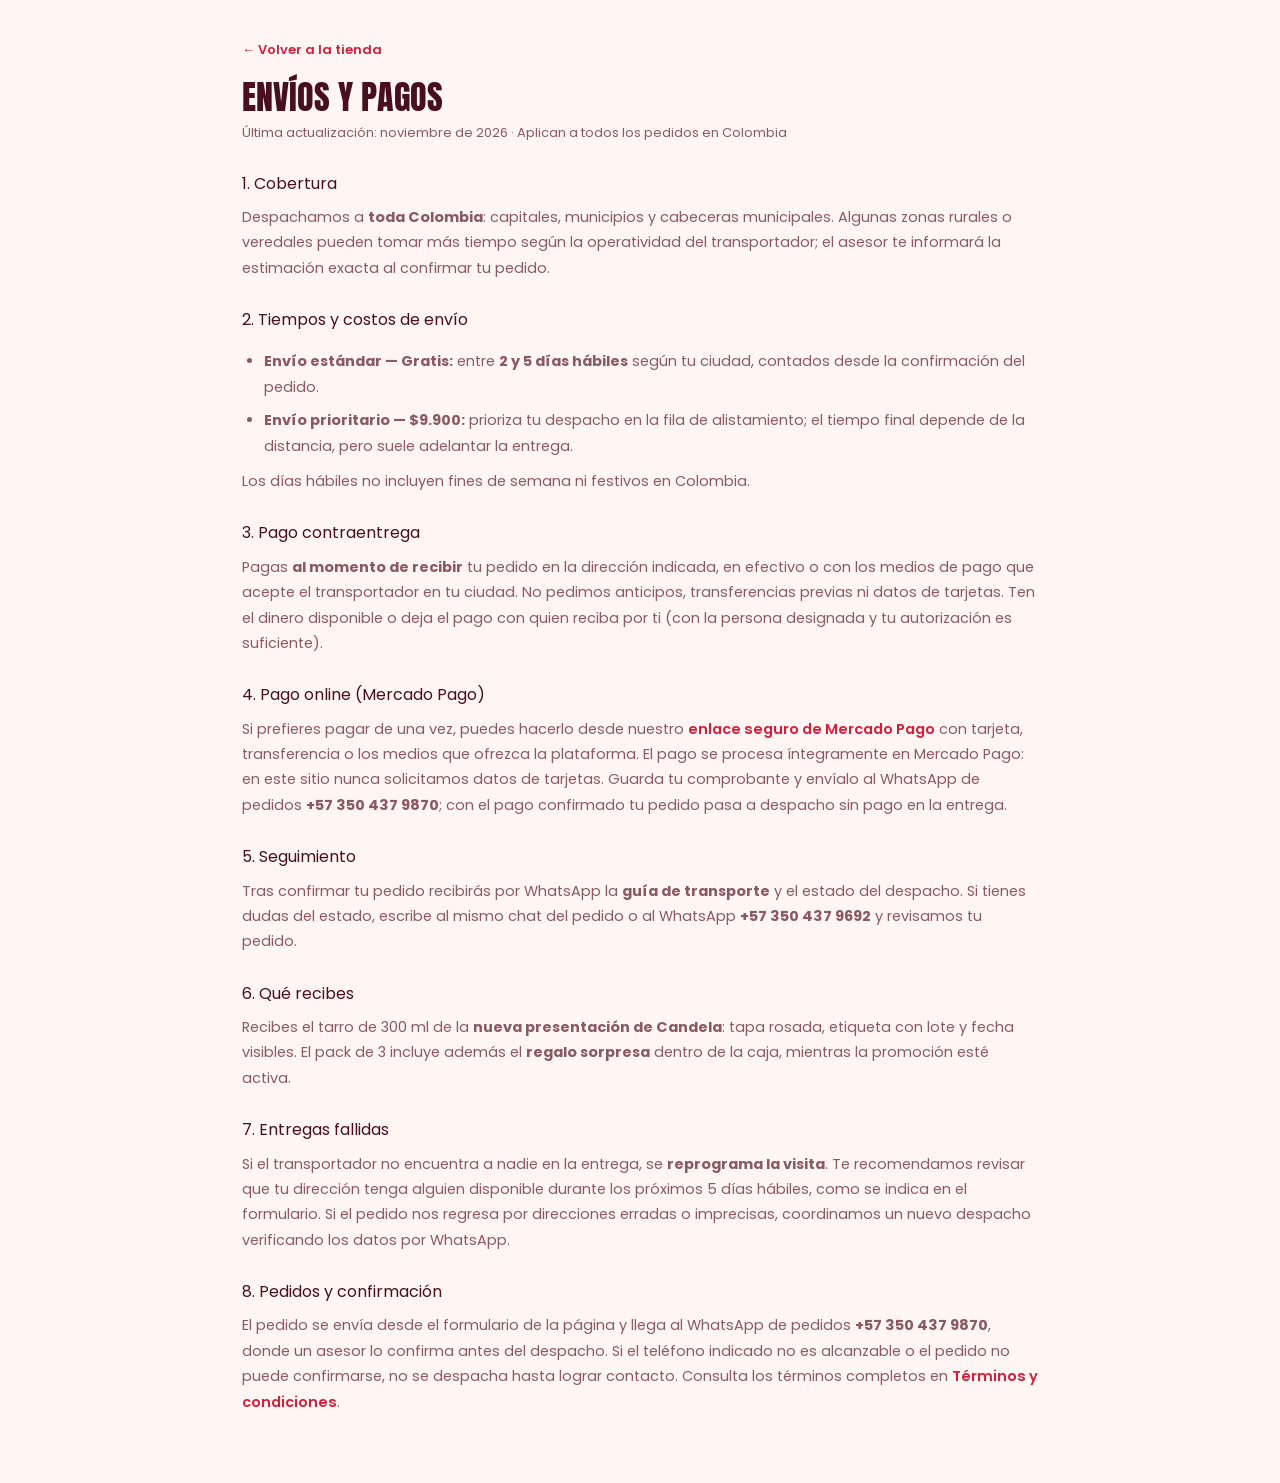
==== commit 8f21a83e: "Nuevo metodo de pago online con Mercado Pago (enlace link.mercadopago.com.co/ziayiki): CTA en oferta" ====
--- a/envios.html
+++ b/envios.html
@@ -29,16 +29,19 @@
   <h2>3. Pago contraentrega</h2>
   <p>Pagas <b>al momento de recibir</b> tu pedido en la dirección indicada, en efectivo o con los medios de pago que acepte el transportador en tu ciudad. No pedimos anticipos, transferencias previas ni datos de tarjetas. Ten el dinero disponible o deja el pago con quien reciba por ti (con la persona designada y tu autorización es suficiente).</p>
 
-  <h2>4. Seguimiento</h2>
+  <h2>4. Pago online (Mercado Pago)</h2>
+  <p>Si prefieres pagar de una vez, puedes hacerlo desde nuestro <a href="https://link.mercadopago.com.co/ziayiki" target="_blank" rel="noopener">enlace seguro de Mercado Pago</a> con tarjeta, transferencia o los medios que ofrezca la plataforma. El pago se procesa íntegramente en Mercado Pago: en este sitio nunca solicitamos datos de tarjetas. Guarda tu comprobante y envíalo al WhatsApp de pedidos <b>+57 350 437 9870</b>; con el pago confirmado tu pedido pasa a despacho sin pago en la entrega.</p>
+
+  <h2>5. Seguimiento</h2>
   <p>Tras confirmar tu pedido recibirás por WhatsApp la <b>guía de transporte</b> y el estado del despacho. Si tienes dudas del estado, escribe al mismo chat del pedido o al WhatsApp <b>+57 350 437 9692</b> y revisamos tu pedido.</p>
 
-  <h2>5. Qué recibes</h2>
+  <h2>6. Qué recibes</h2>
   <p>Recibes el tarro de 300 ml de la <b>nueva presentación de Candela</b>: tapa rosada, etiqueta con lote y fecha visibles. El pack de 3 incluye además el <b>regalo sorpresa</b> dentro de la caja, mientras la promoción esté activa.</p>
 
-  <h2>6. Entregas fallidas</h2>
+  <h2>7. Entregas fallidas</h2>
   <p>Si el transportador no encuentra a nadie en la entrega, se <b>reprograma la visita</b>. Te recomendamos revisar que tu dirección tenga alguien disponible durante los próximos 5 días hábiles, como se indica en el formulario. Si el pedido nos regresa por direcciones erradas o imprecisas, coordinamos un nuevo despacho verificando los datos por WhatsApp.</p>
 
-  <h2>7. Pedidos y confirmación</h2>
+  <h2>8. Pedidos y confirmación</h2>
   <p>El pedido se envía desde el formulario de la página y llega al WhatsApp de pedidos <b>+57 350 437 9870</b>, donde un asesor lo confirma antes del despacho. Si el teléfono indicado no es alcanzable o el pedido no puede confirmarse, no se despacha hasta lograr contacto. Consulta los términos completos en <a href="terminos.html">Términos y condiciones</a>.</p>
 </main>
 </body>
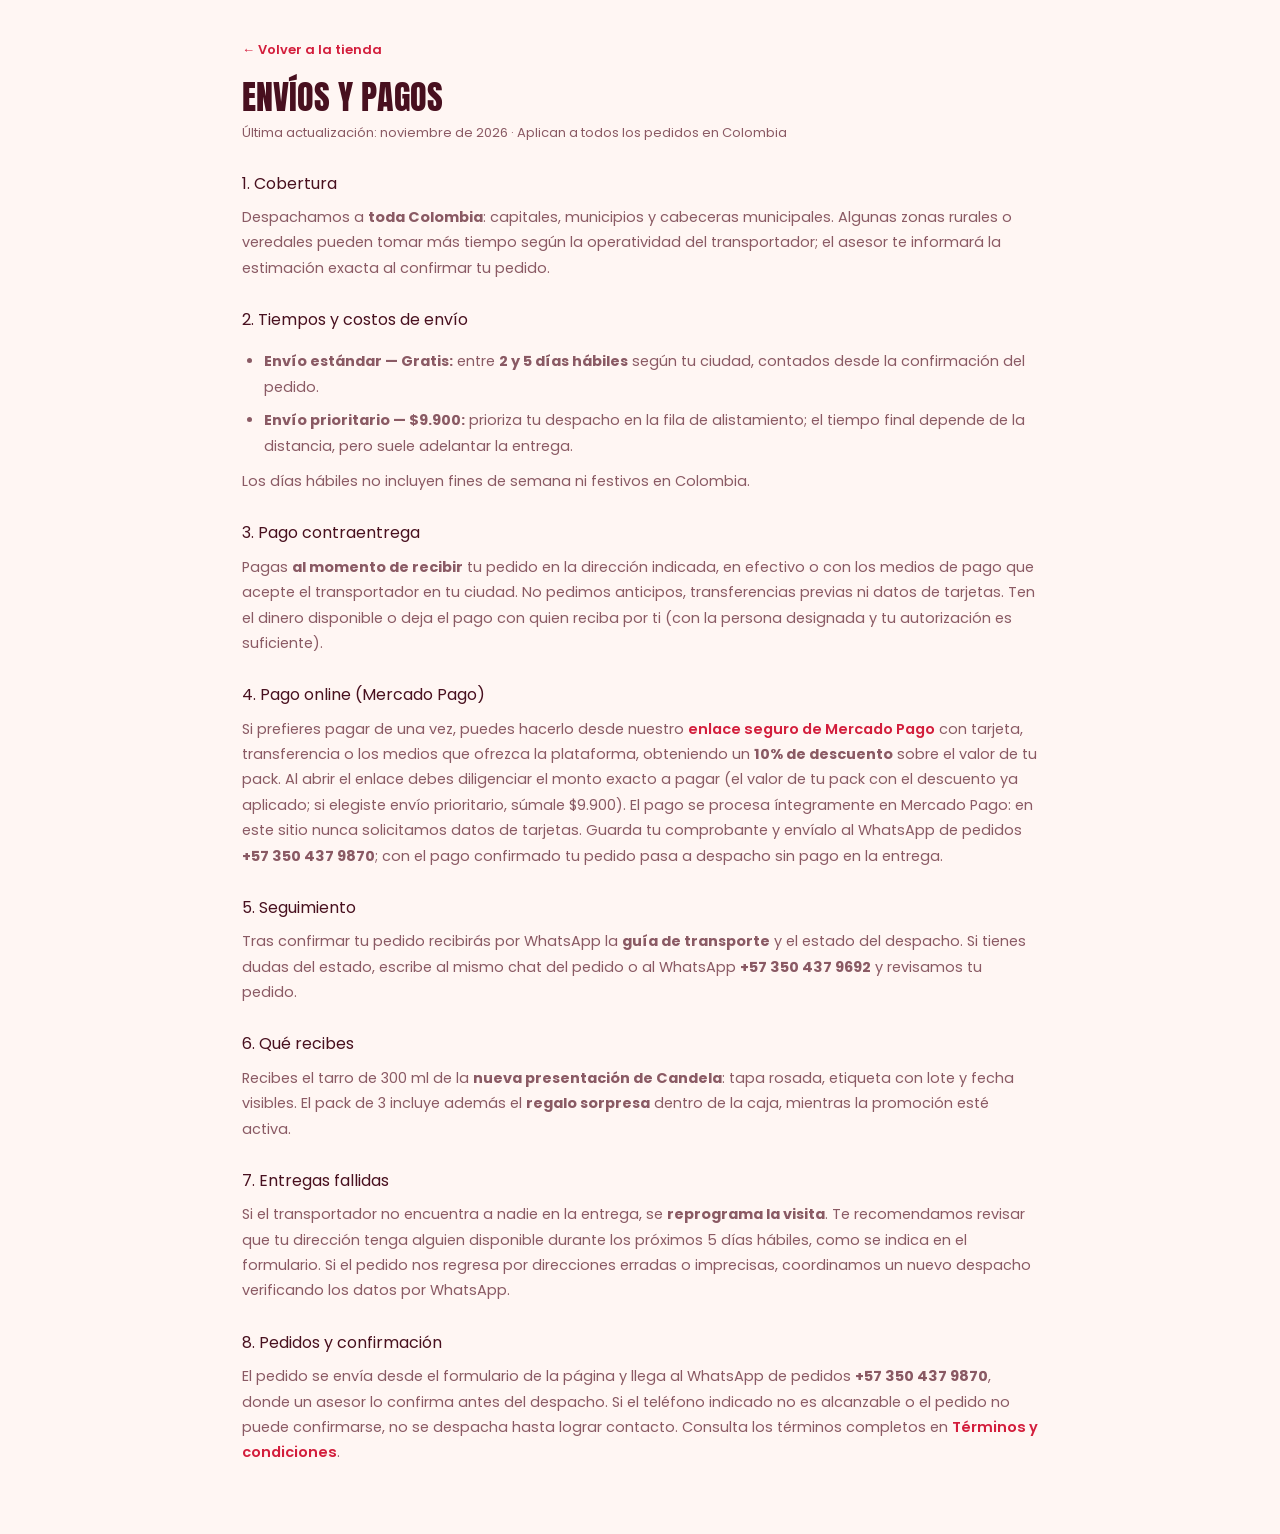
==== commit e4abb33f: "10% de descuento por pago online en todo el funnel: constante DESCUENTO_ONLINE, panel del formulario" ====
--- a/envios.html
+++ b/envios.html
@@ -30,7 +30,7 @@
   <p>Pagas <b>al momento de recibir</b> tu pedido en la dirección indicada, en efectivo o con los medios de pago que acepte el transportador en tu ciudad. No pedimos anticipos, transferencias previas ni datos de tarjetas. Ten el dinero disponible o deja el pago con quien reciba por ti (con la persona designada y tu autorización es suficiente).</p>
 
   <h2>4. Pago online (Mercado Pago)</h2>
-  <p>Si prefieres pagar de una vez, puedes hacerlo desde nuestro <a href="https://link.mercadopago.com.co/ziayiki" target="_blank" rel="noopener">enlace seguro de Mercado Pago</a> con tarjeta, transferencia o los medios que ofrezca la plataforma. El pago se procesa íntegramente en Mercado Pago: en este sitio nunca solicitamos datos de tarjetas. Guarda tu comprobante y envíalo al WhatsApp de pedidos <b>+57 350 437 9870</b>; con el pago confirmado tu pedido pasa a despacho sin pago en la entrega.</p>
+  <p>Si prefieres pagar de una vez, puedes hacerlo desde nuestro <a href="https://link.mercadopago.com.co/ziayiki" target="_blank" rel="noopener">enlace seguro de Mercado Pago</a> con tarjeta, transferencia o los medios que ofrezca la plataforma, obteniendo un <b>10% de descuento</b> sobre el valor de tu pack. Al abrir el enlace debes diligenciar el monto exacto a pagar (el valor de tu pack con el descuento ya aplicado; si elegiste envío prioritario, súmale $9.900). El pago se procesa íntegramente en Mercado Pago: en este sitio nunca solicitamos datos de tarjetas. Guarda tu comprobante y envíalo al WhatsApp de pedidos <b>+57 350 437 9870</b>; con el pago confirmado tu pedido pasa a despacho sin pago en la entrega.</p>
 
   <h2>5. Seguimiento</h2>
   <p>Tras confirmar tu pedido recibirás por WhatsApp la <b>guía de transporte</b> y el estado del despacho. Si tienes dudas del estado, escribe al mismo chat del pedido o al WhatsApp <b>+57 350 437 9692</b> y revisamos tu pedido.</p>
--- a/assets/css/style.css
+++ b/assets/css/style.css
@@ -282,6 +282,23 @@
 .cod-envio label:has(input:checked){border-color:var(--rojo);background:rgba(211,30,60,.05)}
 .cod-envio input{accent-color:var(--rojo)}
 .cod-envio .pre{margin-left:auto;font-weight:700;font-size:13px}
+.cod-pago{display:grid;gap:8px;margin-bottom:24px}
+.cod-pago>b{font-size:14px;color:var(--vino)}
+.cod-pago>label{display:flex;align-items:center;gap:12px;border:1.5px solid rgba(72,16,31,.12);border-radius:var(--r-sm);padding:12px 14px;cursor:pointer;font-size:13.5px;font-weight:500;transition:border-color .2s,background .2s}
+.cod-pago>label:has(input:checked){border-color:var(--rojo);background:rgba(211,30,60,.05)}
+.cod-pago input{accent-color:var(--rojo)}
+.pago-online-info{border:1.5px dashed var(--rojo);background:rgba(211,30,60,.05);border-radius:var(--r-sm);padding:12px 14px;display:grid;gap:8px;font-size:12.5px;color:var(--vino-soft)}
+.pago-online-info p{margin:0}
+.pago-online-info b{color:var(--vino)}
+.pago-precio{font:400 22px var(--ff-display);color:var(--rojo)}
+.pago-tag{display:inline-block;background:var(--rojo);color:#fff;font-size:12px;font-weight:700;letter-spacing:.03em;padding:7px 12px;border-radius:999px}
+.pago-ejemplos{background:var(--crema-2);border-radius:10px;padding:10px 12px;display:grid;gap:8px;font-size:12.5px}
+.pago-ejemplos>div{display:grid;grid-template-columns:1fr auto;gap:2px 8px;align-items:baseline}
+.pago-ejemplos>div span{grid-column:1;color:var(--vino-soft)}
+.pago-ejemplos>div b{grid-column:2;color:var(--rojo);text-align:right;white-space:nowrap}
+.pago-ejemplos>div small{grid-column:1/-1;color:var(--vino-soft)}
+.pago-ejemplos small{color:var(--vino-soft)}
+.pago-btn{font-size:13.5px;padding:12px 18px;text-align:center}
 .cod-campos{display:grid;gap:16px}
 .fila{display:grid;grid-template-columns:1fr 1fr;gap:16px}
 .campo label{display:block;font:600 11px var(--ff-cuerpo);letter-spacing:.14em;text-transform:uppercase;color:var(--vino-soft);margin-bottom:7px}
@@ -291,6 +308,8 @@
 .campo small{display:block;font-size:11.5px;color:var(--vino-soft);margin-top:5px}
 .cod-totales{border-top:1px dashed rgba(72,16,31,.2);margin-top:24px;padding-top:18px;display:grid;gap:8px}
 .cod-totales div{display:flex;justify-content:space-between;font-size:14px;color:var(--vino-soft)}
+#rowDescuento span{color:var(--exito)}
+#rowDescuento span:last-child{font-weight:700;color:var(--exito)}
 .cod-totales div span:last-child{font-weight:600;color:var(--vino)}
 .cod-totales .tot-final{font-size:16px;font-weight:600;color:var(--vino)}
 .cod-totales .tot-final span:last-child{font:400 26px var(--ff-display);color:var(--rojo)}
@@ -442,6 +461,10 @@
 .cod-envio label{padding:14px 16px;border-radius:12px;transition:border-color .2s,background .2s,box-shadow .2s}
 .cod-envio label:hover{border-color:rgba(211,30,60,.35)}
 .cod-envio label:has(input:checked){box-shadow:0 6px 16px rgba(211,30,60,.12)}
+.cod-pago>label{padding:14px 16px;border-radius:12px;transition:border-color .2s,background .2s,box-shadow .2s}
+.cod-pago>label:hover{border-color:rgba(211,30,60,.35)}
+.cod-pago>label:has(input:checked){box-shadow:0 6px 16px rgba(211,30,60,.12)}
+.pago-online-info{border-radius:12px;background:#FDF3F4}
 .campo input,.campo select,.campo textarea{background:#FDF9F8;padding:14px 15px;border-radius:12px}
 .campo input:hover:not(:focus),.campo select:hover:not(:focus){border-color:rgba(211,30,60,.3)}
 .campo input:focus,.campo select:focus,.campo textarea:focus{background:#fff;border-color:var(--rojo);box-shadow:0 0 0 4px rgba(211,30,60,.09)}
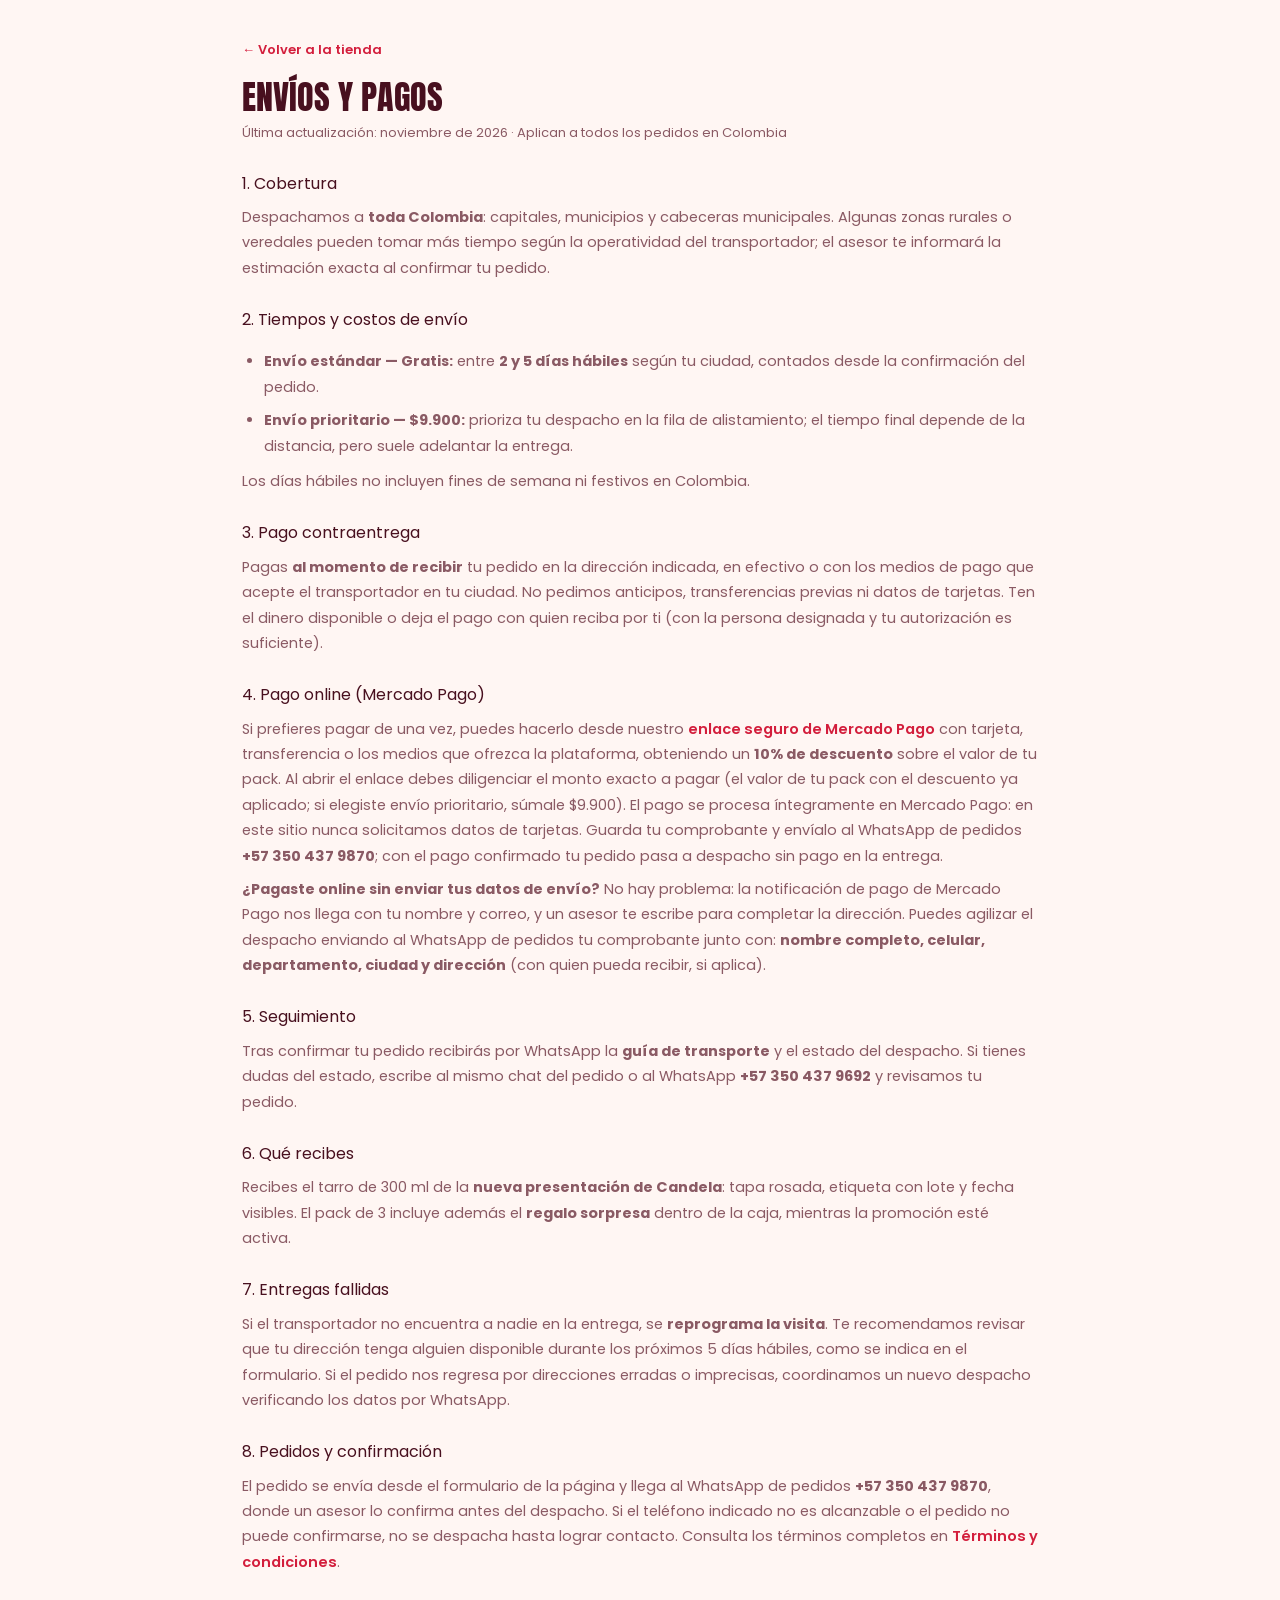
==== commit 55f31b55: "Asegurar datos de envio cuando el pago online se hace sin formulario: boton Ya pague enviar comproba" ====
--- a/envios.html
+++ b/envios.html
@@ -31,6 +31,7 @@
 
   <h2>4. Pago online (Mercado Pago)</h2>
   <p>Si prefieres pagar de una vez, puedes hacerlo desde nuestro <a href="https://link.mercadopago.com.co/ziayiki" target="_blank" rel="noopener">enlace seguro de Mercado Pago</a> con tarjeta, transferencia o los medios que ofrezca la plataforma, obteniendo un <b>10% de descuento</b> sobre el valor de tu pack. Al abrir el enlace debes diligenciar el monto exacto a pagar (el valor de tu pack con el descuento ya aplicado; si elegiste envío prioritario, súmale $9.900). El pago se procesa íntegramente en Mercado Pago: en este sitio nunca solicitamos datos de tarjetas. Guarda tu comprobante y envíalo al WhatsApp de pedidos <b>+57 350 437 9870</b>; con el pago confirmado tu pedido pasa a despacho sin pago en la entrega.</p>
+  <p><b>¿Pagaste online sin enviar tus datos de envío?</b> No hay problema: la notificación de pago de Mercado Pago nos llega con tu nombre y correo, y un asesor te escribe para completar la dirección. Puedes agilizar el despacho enviando al WhatsApp de pedidos tu comprobante junto con: <b>nombre completo, celular, departamento, ciudad y dirección</b> (con quien pueda recibir, si aplica).</p>
 
   <h2>5. Seguimiento</h2>
   <p>Tras confirmar tu pedido recibirás por WhatsApp la <b>guía de transporte</b> y el estado del despacho. Si tienes dudas del estado, escribe al mismo chat del pedido o al WhatsApp <b>+57 350 437 9692</b> y revisamos tu pedido.</p>
--- a/assets/css/style.css
+++ b/assets/css/style.css
@@ -292,13 +292,15 @@
 .pago-online-info b{color:var(--vino)}
 .pago-precio{font:400 22px var(--ff-display);color:var(--rojo)}
 .pago-tag{display:inline-block;background:var(--rojo);color:#fff;font-size:12px;font-weight:700;letter-spacing:.03em;padding:7px 12px;border-radius:999px}
-.pago-ejemplos{background:var(--crema-2);border-radius:10px;padding:10px 12px;display:grid;gap:8px;font-size:12.5px}
-.pago-ejemplos>div{display:grid;grid-template-columns:1fr auto;gap:2px 8px;align-items:baseline}
-.pago-ejemplos>div span{grid-column:1;color:var(--vino-soft)}
-.pago-ejemplos>div b{grid-column:2;color:var(--rojo);text-align:right;white-space:nowrap}
-.pago-ejemplos>div small{grid-column:1/-1;color:var(--vino-soft)}
-.pago-ejemplos small{color:var(--vino-soft)}
+.pago-desglose{background:#fff;border:1.5px dashed rgba(211,30,60,.3);border-radius:10px;padding:10px 12px;display:grid;gap:6px;font-size:12.5px;color:var(--vino-soft)}
+.pago-desglose>div{display:flex;justify-content:space-between;gap:8px;align-items:baseline}
+.pago-desglose>div b{color:var(--vino);white-space:nowrap}
+.pago-desglose .d-total{border-top:1px dashed rgba(211,30,60,.3);padding-top:8px}
+.pago-desglose .d-total span{font-weight:700;color:var(--vino)}
+.pago-desglose .d-total b{font:400 24px var(--ff-display);color:var(--rojo)}
 .pago-btn{font-size:13.5px;padding:12px 18px;text-align:center}
+.pago-btn-sec{display:block;text-align:center;font-size:13px;padding:12px 18px;background:#fff;color:var(--vino);border:1.5px solid rgba(72,16,31,.25);box-shadow:none}
+.pago-btn-sec::after{display:none}
 .cod-campos{display:grid;gap:16px}
 .fila{display:grid;grid-template-columns:1fr 1fr;gap:16px}
 .campo label{display:block;font:600 11px var(--ff-cuerpo);letter-spacing:.14em;text-transform:uppercase;color:var(--vino-soft);margin-bottom:7px}
@@ -432,10 +434,16 @@
 /* ============ Overlay de éxito ============ */
 #exito{position:fixed;inset:0;background:rgba(72,16,31,.55);backdrop-filter:blur(4px);display:flex;align-items:center;justify-content:center;z-index:70;opacity:0;pointer-events:none;transition:opacity .3s}
 #exito.show{opacity:1}
-.exito-caja{background:#fff;border-radius:24px;padding:34px 40px;text-align:center;box-shadow:0 24px 60px rgba(72,16,31,.35);transform:scale(.9);transition:transform .3s}
+.exito-caja{background:#fff;border-radius:24px;padding:34px 40px;text-align:center;box-shadow:0 24px 60px rgba(72,16,31,.35);transform:scale(.9);transition:transform .3s;max-width:400px;width:calc(100vw - 48px)}
 #exito.show .exito-caja{transform:scale(1)}
 .exito-caja b{display:block;font:400 24px var(--ff-display);text-transform:uppercase;color:var(--vino);margin-top:12px}
 .exito-caja p{margin-top:6px;color:var(--vino-soft);font-size:14px}
+.exito-acciones{display:grid;gap:10px;margin-top:16px}
+.exito-btn{display:block;text-align:center;font-size:14px;padding:14px 18px}
+.exito-btn-sec{display:block;text-align:center;font-size:13px;padding:12px 18px;background:#fff;color:var(--vino);border:1.5px solid rgba(72,16,31,.25);box-shadow:none}
+.exito-btn-sec::after{display:none}
+.exito-soporte{font-size:12px;color:var(--vino-soft);text-decoration:underline}
+.exito-cerrar{background:none;border:none;color:var(--vino-soft);font-size:12px;cursor:pointer;text-decoration:underline;padding:4px}
 .exito-check{display:inline-flex;align-items:center;justify-content:center;width:64px;height:64px;border-radius:50%;background:var(--exito);color:#fff;font-size:30px;font-weight:700;animation:pop .45s cubic-bezier(.34,1.56,.64,1)}
 
 /* ============ Micro-interacciones (dopamina) ============ */
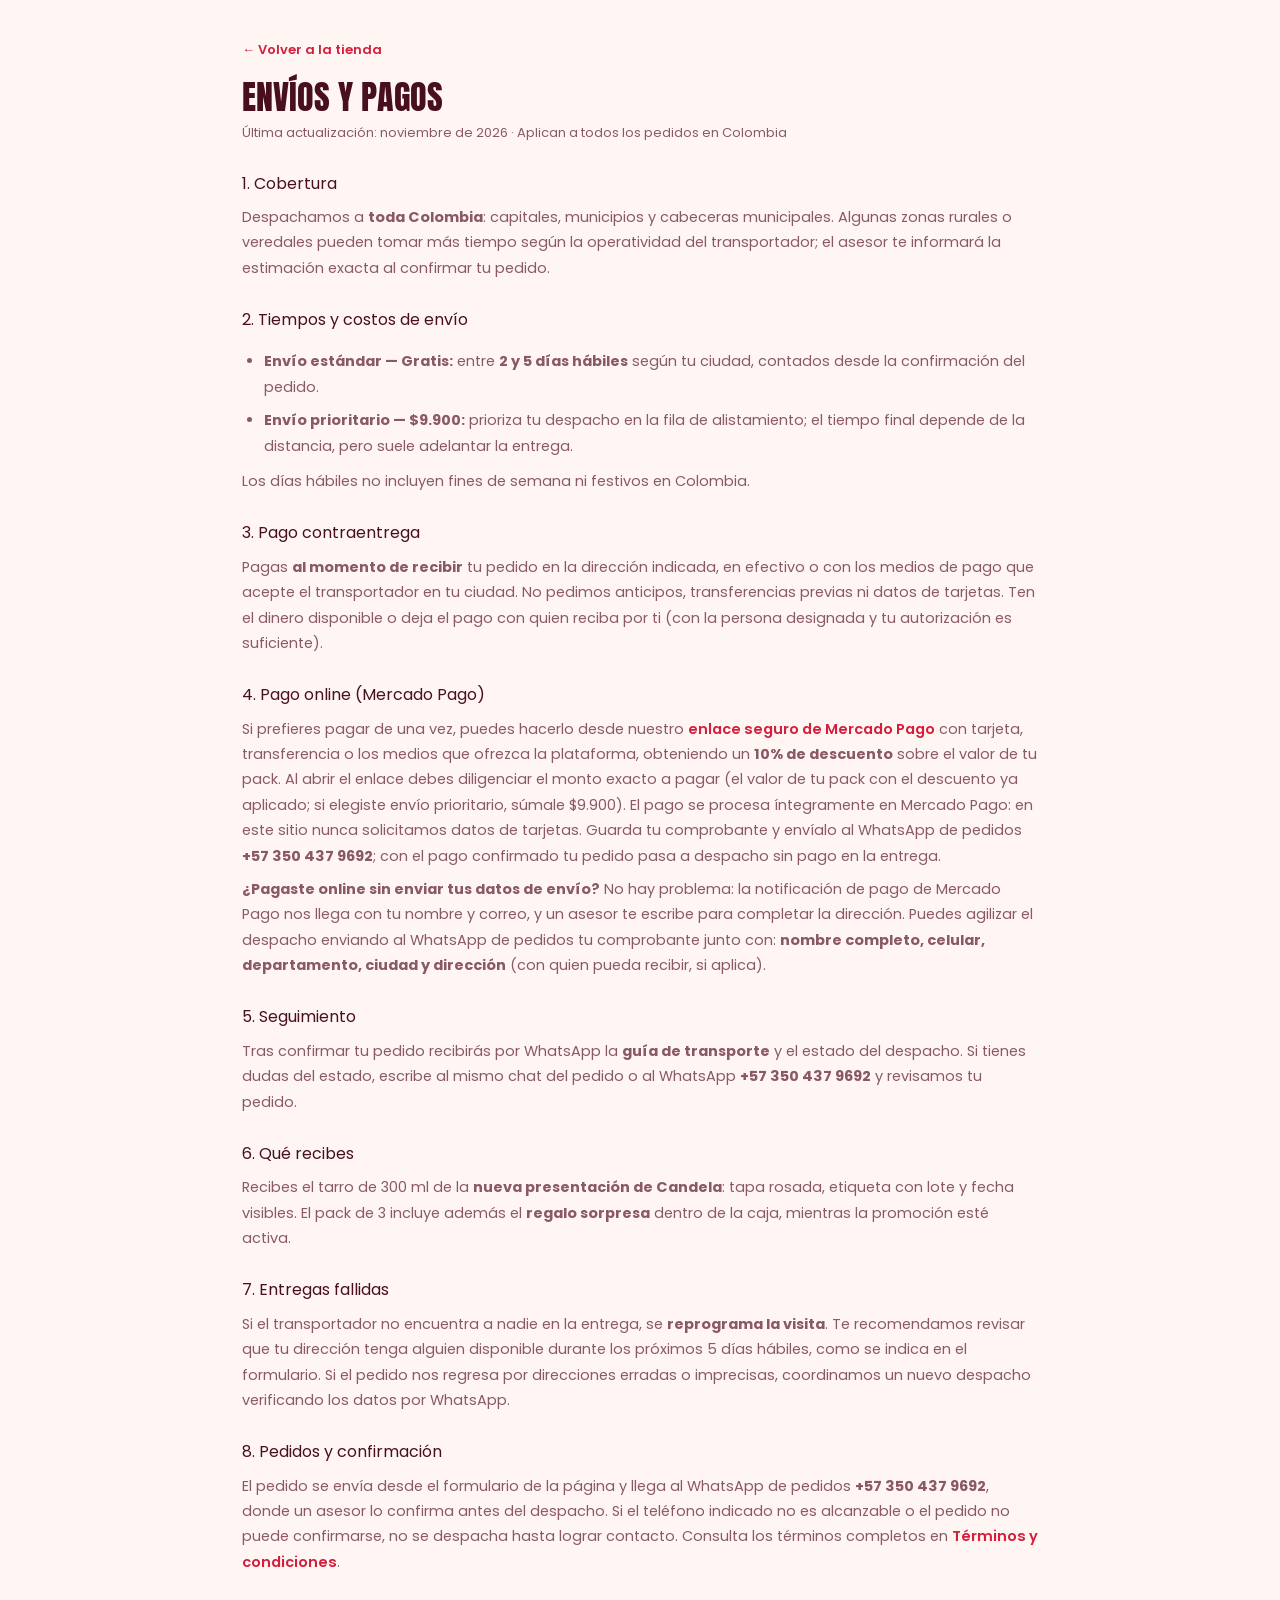
==== commit 3dd760ff: "WhatsApp de pedidos unificado al 9692: WHATSAPP_PEDIDOS pasa de 573504379870 a 573504379692 (mismo n" ====
--- a/envios.html
+++ b/envios.html
@@ -5,7 +5,7 @@
 <meta name="viewport" content="width=device-width, initial-scale=1">
 <title>Envíos y pagos · IKI Colombia</title>
 <meta name="description" content="Política de envíos y pagos de IKI: envío gratis a toda Colombia en 2 a 5 días hábiles, envío prioritario por $9.900 y pago contraentrega en la puerta de tu casa.">
-<link rel="canonical" href="https://ikib2c.github.io/candela/envios.html">
+<link rel="canonical" href="https://cremacelulitis.com/envios.html">
 <link rel="icon" type="image/svg+xml" href='data:image/svg+xml,<svg xmlns="http://www.w3.org/2000/svg" viewBox="0 0 24 24"><path fill="%23D31E3C" d="M12 2c1 4-3 5-3 9a3 3 0 0 0 6 0c0-2-1-3-1-3 3 1 5 3.5 5 7a7 7 0 0 1-14 0c0-6 6-8 7-13z"/></svg>'>
 <link href="https://fonts.googleapis.com/css2?family=Anton&family=Poppins:wght@400;500;600;700&family=Caveat:wght@600&display=swap" rel="stylesheet">
 <link rel="stylesheet" href="assets/css/style.css">
@@ -30,7 +30,7 @@
   <p>Pagas <b>al momento de recibir</b> tu pedido en la dirección indicada, en efectivo o con los medios de pago que acepte el transportador en tu ciudad. No pedimos anticipos, transferencias previas ni datos de tarjetas. Ten el dinero disponible o deja el pago con quien reciba por ti (con la persona designada y tu autorización es suficiente).</p>
 
   <h2>4. Pago online (Mercado Pago)</h2>
-  <p>Si prefieres pagar de una vez, puedes hacerlo desde nuestro <a href="https://link.mercadopago.com.co/ziayiki" target="_blank" rel="noopener">enlace seguro de Mercado Pago</a> con tarjeta, transferencia o los medios que ofrezca la plataforma, obteniendo un <b>10% de descuento</b> sobre el valor de tu pack. Al abrir el enlace debes diligenciar el monto exacto a pagar (el valor de tu pack con el descuento ya aplicado; si elegiste envío prioritario, súmale $9.900). El pago se procesa íntegramente en Mercado Pago: en este sitio nunca solicitamos datos de tarjetas. Guarda tu comprobante y envíalo al WhatsApp de pedidos <b>+57 350 437 9870</b>; con el pago confirmado tu pedido pasa a despacho sin pago en la entrega.</p>
+  <p>Si prefieres pagar de una vez, puedes hacerlo desde nuestro <a href="https://link.mercadopago.com.co/ziayiki" target="_blank" rel="noopener">enlace seguro de Mercado Pago</a> con tarjeta, transferencia o los medios que ofrezca la plataforma, obteniendo un <b>10% de descuento</b> sobre el valor de tu pack. Al abrir el enlace debes diligenciar el monto exacto a pagar (el valor de tu pack con el descuento ya aplicado; si elegiste envío prioritario, súmale $9.900). El pago se procesa íntegramente en Mercado Pago: en este sitio nunca solicitamos datos de tarjetas. Guarda tu comprobante y envíalo al WhatsApp de pedidos <b>+57 350 437 9692</b>; con el pago confirmado tu pedido pasa a despacho sin pago en la entrega.</p>
   <p><b>¿Pagaste online sin enviar tus datos de envío?</b> No hay problema: la notificación de pago de Mercado Pago nos llega con tu nombre y correo, y un asesor te escribe para completar la dirección. Puedes agilizar el despacho enviando al WhatsApp de pedidos tu comprobante junto con: <b>nombre completo, celular, departamento, ciudad y dirección</b> (con quien pueda recibir, si aplica).</p>
 
   <h2>5. Seguimiento</h2>
@@ -43,7 +43,7 @@
   <p>Si el transportador no encuentra a nadie en la entrega, se <b>reprograma la visita</b>. Te recomendamos revisar que tu dirección tenga alguien disponible durante los próximos 5 días hábiles, como se indica en el formulario. Si el pedido nos regresa por direcciones erradas o imprecisas, coordinamos un nuevo despacho verificando los datos por WhatsApp.</p>
 
   <h2>8. Pedidos y confirmación</h2>
-  <p>El pedido se envía desde el formulario de la página y llega al WhatsApp de pedidos <b>+57 350 437 9870</b>, donde un asesor lo confirma antes del despacho. Si el teléfono indicado no es alcanzable o el pedido no puede confirmarse, no se despacha hasta lograr contacto. Consulta los términos completos en <a href="terminos.html">Términos y condiciones</a>.</p>
+  <p>El pedido se envía desde el formulario de la página y llega al WhatsApp de pedidos <b>+57 350 437 9692</b>, donde un asesor lo confirma antes del despacho. Si el teléfono indicado no es alcanzable o el pedido no puede confirmarse, no se despacha hasta lograr contacto. Consulta los términos completos en <a href="terminos.html">Términos y condiciones</a>.</p>
 </main>
 </body>
 </html>
--- a/assets/css/style.css
+++ b/assets/css/style.css
@@ -84,7 +84,7 @@
 .btn:hover .flecha{transform:translateX(4px)}
 
 /* ============ Héroe ============ */
-.hero{position:relative;padding:64px 0 40px;overflow:hidden}
+.hero{position:relative;padding:64px 0 40px;overflow:hidden;overflow:clip}
 .hero-fondo{position:absolute;inset:0;z-index:-1}
 .hero-fondo .blob{position:absolute;border-radius:50%;filter:blur(70px);opacity:.5}
 .hero-fondo .b1{width:560px;height:560px;background:var(--pimienta-claro);top:-180px;right:-120px}
@@ -283,15 +283,16 @@
 .cod-envio input{accent-color:var(--rojo)}
 .cod-envio .pre{margin-left:auto;font-weight:700;font-size:13px}
 .cod-pago{display:grid;gap:8px;margin-bottom:24px}
-.cod-pago>b{font-size:14px;color:var(--vino)}
+.cod-pago>b,.cod-envio>b{font-size:14px;color:var(--vino)}
 .cod-pago>label{display:flex;align-items:center;gap:12px;border:1.5px solid rgba(72,16,31,.12);border-radius:var(--r-sm);padding:12px 14px;cursor:pointer;font-size:13.5px;font-weight:500;transition:border-color .2s,background .2s}
 .cod-pago>label:has(input:checked){border-color:var(--rojo);background:rgba(211,30,60,.05)}
 .cod-pago input{accent-color:var(--rojo)}
-.pago-online-info{border:1.5px dashed var(--rojo);background:rgba(211,30,60,.05);border-radius:var(--r-sm);padding:12px 14px;display:grid;gap:8px;font-size:12.5px;color:var(--vino-soft)}
+.pago-online-info{border:1.5px dashed var(--rojo);background:rgba(211,30,60,.05);border-radius:var(--r-sm);padding:12px 14px;display:grid;gap:8px;font-size:12.5px;color:var(--vino-soft);animation:pop .45s cubic-bezier(.34,1.56,.64,1)}
 .pago-online-info p{margin:0}
 .pago-online-info b{color:var(--vino)}
 .pago-precio{font:400 22px var(--ff-display);color:var(--rojo)}
-.pago-tag{display:inline-block;background:var(--rojo);color:#fff;font-size:12px;font-weight:700;letter-spacing:.03em;padding:7px 12px;border-radius:999px}
+.pago-tag{display:inline-flex;align-items:center;gap:6px;background:rgba(30,158,106,.1);color:var(--exito);font-size:12px;font-weight:700;letter-spacing:.03em;padding:7px 12px;border-radius:var(--r-pill)}
+.pago-online-info .pago-tag{color:var(--exito)}
 .pago-desglose{background:#fff;border:1.5px dashed rgba(211,30,60,.3);border-radius:10px;padding:10px 12px;display:grid;gap:6px;font-size:12.5px;color:var(--vino-soft)}
 .pago-desglose>div{display:flex;justify-content:space-between;gap:8px;align-items:baseline}
 .pago-desglose>div b{color:var(--vino);white-space:nowrap}
@@ -457,7 +458,7 @@
 @media (prefers-reduced-motion:reduce){
   .btn::after,.bundle.sel .punto,.exito-check{animation:none}
   .sticky-movil.flash{animation:none}
-  .cod-enviar{animation:none}
+  .cod-enviar,.pago-online-info{animation:none}
   .hero-foto img,.bundle.sel{animation:none}
 }
 
@@ -478,8 +479,8 @@
 .campo input:focus,.campo select:focus,.campo textarea:focus{background:#fff;border-color:var(--rojo);box-shadow:0 0 0 4px rgba(211,30,60,.09)}
 .cod-totales{border-top:none;background:var(--crema-2);border-radius:14px;padding:16px 18px}
 .cod-compromiso{background:var(--crema-2);border:1px dashed rgba(211,30,60,.28);border-radius:12px;padding:12px 14px;margin-top:14px}
-.cod-enviar{width:100%;margin-top:18px;background:linear-gradient(135deg,#E8324E,var(--rojo) 55%,#B3182F);box-shadow:0 14px 30px rgba(211,30,60,.35);font-size:16px;padding:18px;animation:latido 1.6s ease-in-out infinite;transform-origin:center}
-@keyframes latido{0%,100%{transform:scale(1)}14%{transform:scale(1.045)}28%{transform:scale(1)}42%{transform:scale(1.03)}56%{transform:scale(1)}}
+.cod-enviar{width:100%;margin-top:18px;background:linear-gradient(135deg,#E8324E,var(--rojo) 55%,#B3182F);box-shadow:0 14px 30px rgba(211,30,60,.35);font-size:16px;padding:18px;animation:latido 1.4s ease-in-out infinite;transform-origin:center}
+@keyframes latido{0%,100%{transform:scale(1)}14%{transform:scale(1.06)}28%{transform:scale(1)}42%{transform:scale(1.035)}56%{transform:scale(1)}}
 
 /* ============ CTA intermedios ============ */
 .cta-mid{padding:10px 0 30px;text-align:center}
@@ -546,3 +547,83 @@
 .cod-compromiso.campo-error{border-color:var(--rojo)}
 .campo-err{display:block;font:600 11.5px var(--ff-cuerpo);color:var(--rojo);margin-top:5px}
 .cod-compromiso .campo-err{color:var(--rojo-oscuro)}
+
+/* ============ Primera seccion espejo (ref: Nevora product hero nov 2026) ============ */
+.prod-grid{display:grid;grid-template-columns:1fr 1.04fr;gap:46px;align-items:start}
+.prod-media{position:relative}
+.hero-foto{position:relative}
+.prod-badge{position:absolute;left:14px;bottom:14px;z-index:2;background:var(--vino);color:#fff;font-size:11px;font-weight:600;letter-spacing:.14em;text-transform:uppercase;padding:7px 13px;border-radius:999px;box-shadow:var(--sombra);transform:rotate(-2deg)}
+.prod-info{display:block}
+.prod-rating{display:flex;align-items:center;gap:8px;font-size:13.5px;font-weight:600;color:var(--vino-soft);margin:0 0 12px}
+.prod-rating b{color:var(--vino)}
+.prod-minibens{list-style:none;margin:0 0 18px;padding:0;display:flex;gap:8px;flex-wrap:wrap}
+.prod-minibens li{background:#fff;border:1px solid rgba(72,16,31,.12);border-radius:var(--r-pill);padding:7px 14px;font-size:12.5px;font-weight:600;color:var(--vino)}
+.reloj-oferta{background:#fff;border:1.5px solid rgba(211,30,60,.22);border-radius:var(--r-md);padding:14px 16px;margin:0 0 16px;box-shadow:0 8px 22px rgba(211,30,60,.08)}
+.reloj-main{display:flex;align-items:center;justify-content:space-between;gap:12px}
+.reloj-label{display:flex;align-items:center;gap:10px;min-width:0}
+.reloj-pulso{flex:none;width:10px;height:10px;border-radius:50%;background:var(--rojo);box-shadow:0 0 0 0 rgba(211,30,60,.5);animation:reloj-pulso 1.6s infinite}
+@keyframes reloj-pulso{70%{box-shadow:0 0 0 9px rgba(211,30,60,0)}100%{box-shadow:0 0 0 0 rgba(211,30,60,0)}}
+.reloj-copy{display:grid;min-width:0}
+.reloj-eyebrow{font-size:10px;font-weight:700;letter-spacing:.22em;color:var(--rojo)}
+.reloj-oferta-txt{font-size:13.5px;font-weight:600;color:var(--vino);line-height:1.3}
+.reloj-oferta-txt strong{color:var(--rojo)}
+.reloj-digits{display:flex;align-items:center;gap:6px;flex:none}
+.reloj-unit{display:grid;justify-items:center;gap:2px;background:var(--crema-2);border-radius:10px;padding:7px 9px;min-width:54px}
+.reloj-num{font:400 22px/1 var(--ff-display);color:var(--rojo);font-variant-numeric:tabular-nums}
+.reloj-unit small{font-size:9px;font-weight:700;letter-spacing:.16em;color:var(--vino-soft)}
+.reloj-sep{font:400 22px/1 var(--ff-display);color:var(--vino-soft)}
+.reloj-track{margin-top:12px;height:5px;border-radius:var(--r-pill);background:rgba(211,30,60,.12);overflow:hidden}
+.reloj-fill{display:block;height:100%;width:100%;background:linear-gradient(90deg,var(--rojo),var(--pimienta));transform-origin:left;transition:transform 1s linear}
+.pack-hero{display:grid;gap:12px;margin:2px 0 0}
+.pack-hero-row{position:relative;display:grid;grid-template-columns:auto 1fr auto;align-items:center;gap:12px;background:#fff;border:2px solid rgba(72,16,31,.10);border-radius:var(--r-md);padding:14px 16px;cursor:pointer;transition:border-color .2s,box-shadow .2s,transform .2s}
+.pack-hero-row:hover{transform:translateY(-2px);box-shadow:var(--sombra)}
+.pack-hero-row:focus-visible{outline:3px solid var(--oro);outline-offset:3px}
+.pack-hero-row.sel{border-color:var(--rojo);box-shadow:0 12px 30px rgba(211,30,60,.16);animation:glow-oferta 3.2s ease-in-out infinite}
+.pack-hero-row .ph-radio{width:20px;height:20px;border-radius:50%;border:2px solid rgba(72,16,31,.25);display:grid;place-items:center;transition:border-color .2s}
+.pack-hero-row.sel .ph-radio{border-color:var(--rojo)}
+.pack-hero-row.sel .ph-radio::after{content:"";width:10px;height:10px;border-radius:50%;background:var(--rojo);animation:pop .4s cubic-bezier(.34,1.56,.64,1)}
+.ph-info{min-width:0}
+.ph-info b{display:block;font:400 19px/1.1 var(--ff-display);text-transform:uppercase;color:var(--vino)}
+.ph-info small{display:block;font-size:11.5px;color:var(--vino-soft);font-weight:500}
+.ph-precio{text-align:right}
+.ph-precio b{display:block;font:400 24px/1 var(--ff-display);color:var(--rojo)}
+.ph-precio s{font-size:11.5px;color:var(--vino-soft)}
+.ph-cinta{position:absolute;top:-11px;right:14px;background:var(--rojo);color:#fff;font-size:10px;font-weight:700;letter-spacing:.1em;text-transform:uppercase;padding:4px 10px;border-radius:var(--r-pill);box-shadow:var(--sombra)}
+.ph-cinta.oro{background:var(--oro);color:var(--vino)}
+.ph-cinta.suave{background:#fff;color:var(--vino-soft);border:1px solid rgba(72,16,31,.15)}
+.ph-nota{font-size:12.5px;color:var(--vino-soft);margin:10px 0 16px}
+.ph-nota b{color:var(--exito)}
+.prod-cta{width:100%;font-size:17px;padding:18px 22px;background:linear-gradient(135deg,#E8324E,var(--rojo) 55%,#B3182F);box-shadow:0 14px 30px rgba(211,30,60,.35);animation:latido 1.4s ease-in-out infinite;transform-origin:center}
+.mp-strip{margin-top:16px;border-top:1px solid rgba(72,16,31,.10);padding-top:13px;display:flex;align-items:center;justify-content:center;flex-wrap:wrap;gap:8px;font-size:12.5px;color:var(--vino-soft)}
+.mp-strip a{display:inline-flex;align-items:center;gap:7px}
+.mp-strip a:hover{text-decoration:underline}
+.mp-code{border:1px solid var(--vino);color:var(--vino);font:700 11px var(--ff-cuerpo);letter-spacing:.06em;padding:2px 8px;border-radius:6px;background:#fff}
+.mp-off{background:var(--exito);color:#fff;font-size:11px;font-weight:700;padding:3px 9px;border-radius:6px}
+@media (prefers-reduced-motion:reduce){
+  .prod-cta{animation:none}
+  .reloj-pulso{animation:none}
+  .reloj-fill{transition:none}
+  .pack-hero-row.sel{animation:none}
+}
+@media(max-width:900px){
+  .prod-grid{grid-template-columns:1fr;gap:38px}
+  .prod-media{max-width:440px;margin:0 auto;width:100%}
+}
+@media(max-width:480px){
+  .pack-hero-row{grid-template-columns:auto 1fr;padding:12px 13px;gap:10px}
+  .ph-precio{grid-column:2;text-align:left;display:flex;align-items:baseline;gap:8px;flex-wrap:wrap}
+  .ph-precio b{font-size:21px}
+  .ph-cinta{right:8px;top:-10px}
+  .reloj-main{flex-wrap:wrap}
+  .prod-badge{left:10px;bottom:10px;font-size:10px;padding:6px 11px;transform:rotate(-2deg)}
+}
+
+/* ============ Compra espejo: columna de imagen fija en desktop (ref sticky de Nevora) ============
+   La foto y sus miniaturas se quedan visibles mientras el buy box (texto + packs)
+   hace scroll; al agotarse la sección, la imagen se va con el resto de la landing.
+   Nota: overflow:clip en .hero permite el sticky sin dejar de recortar los blobs. */
+@media (min-width:901px){
+  .prod-media{position:sticky;top:84px}
+  .hero-foto{width:fit-content;max-width:100%;margin:0 auto}
+  .hero-foto img{width:auto;height:auto;max-width:100%;max-height:calc(100vh - 330px);aspect-ratio:1/1;margin:0 auto}
+}
